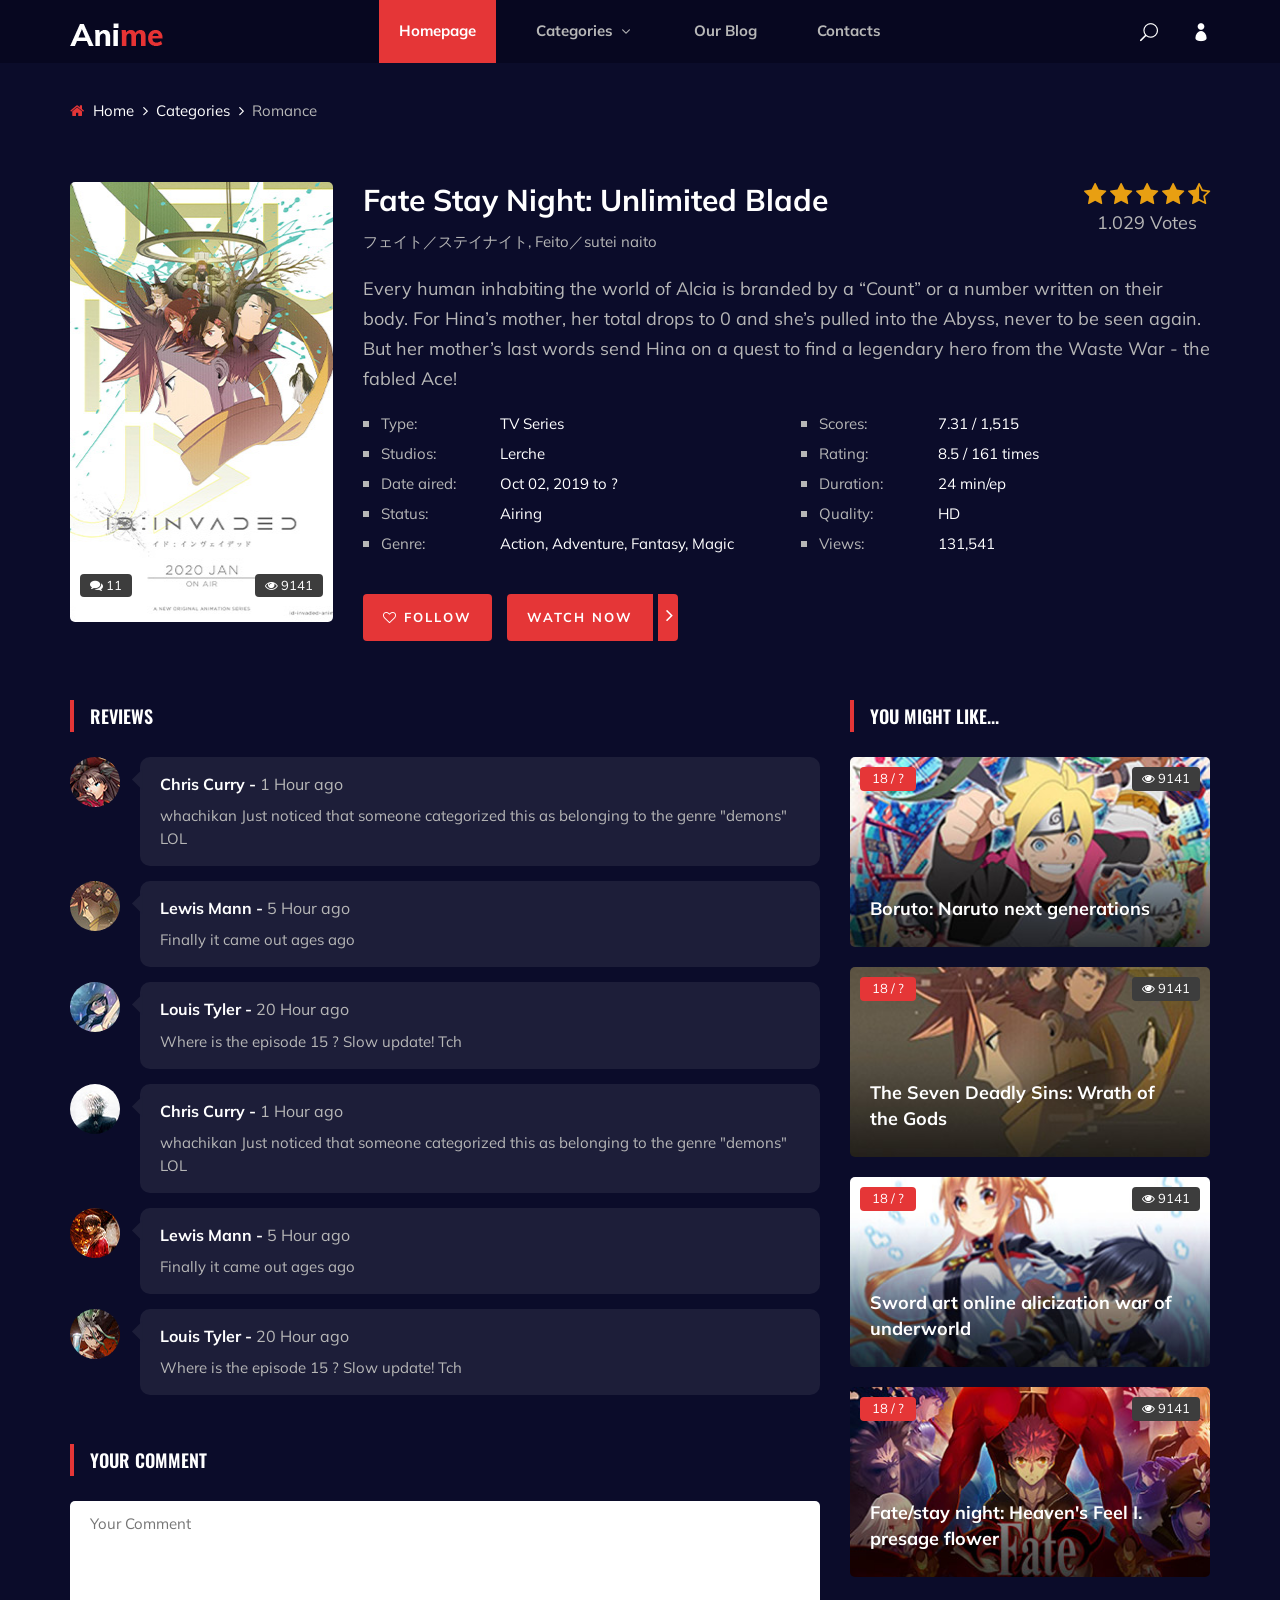
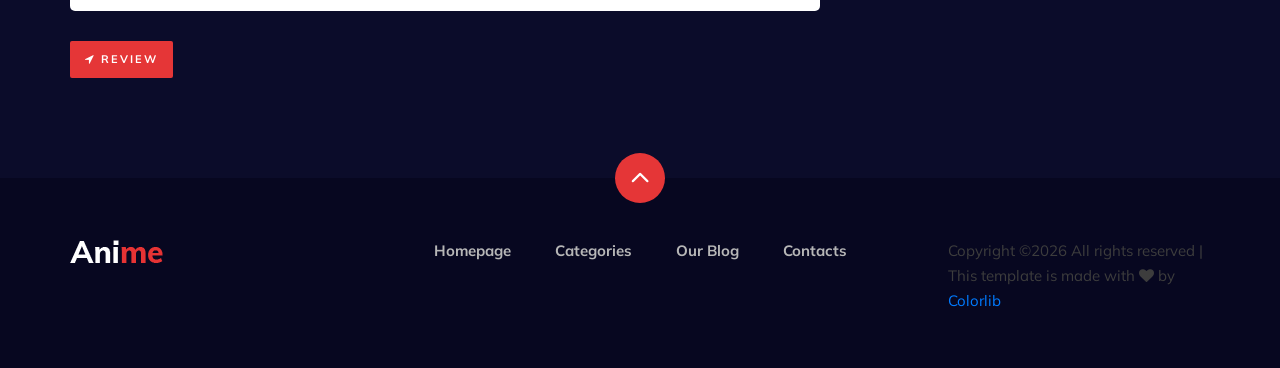
==== anime-details.html @ 62d2aad4 "template html" ====
<!DOCTYPE html>
<html lang="zxx">

<head>
    <meta charset="UTF-8">
    <meta name="description" content="Anime Template">
    <meta name="keywords" content="Anime, unica, creative, html">
    <meta name="viewport" content="width=device-width, initial-scale=1.0">
    <meta http-equiv="X-UA-Compatible" content="ie=edge">
    <title>Anime | Template</title>

    <!-- Google Font -->
    <link href="https://fonts.googleapis.com/css2?family=Oswald:wght@300;400;500;600;700&display=swap" rel="stylesheet">
    <link href="https://fonts.googleapis.com/css2?family=Mulish:wght@300;400;500;600;700;800;900&display=swap"
    rel="stylesheet">

    <!-- Css Styles -->
    <link rel="stylesheet" href="css/bootstrap.min.css" type="text/css">
    <link rel="stylesheet" href="css/font-awesome.min.css" type="text/css">
    <link rel="stylesheet" href="css/elegant-icons.css" type="text/css">
    <link rel="stylesheet" href="css/plyr.css" type="text/css">
    <link rel="stylesheet" href="css/nice-select.css" type="text/css">
    <link rel="stylesheet" href="css/owl.carousel.min.css" type="text/css">
    <link rel="stylesheet" href="css/slicknav.min.css" type="text/css">
    <link rel="stylesheet" href="css/style.css" type="text/css">
</head>

<body>
    <!-- Page Preloder -->
    <div id="preloder">
        <div class="loader"></div>
    </div>

    <!-- Header Section Begin -->
    <header class="header">
        <div class="container">
            <div class="row">
                <div class="col-lg-2">
                    <div class="header__logo">
                        <a href="./index.html">
                            <img src="img/logo.png" alt="">
                        </a>
                    </div>
                </div>
                <div class="col-lg-8">
                    <div class="header__nav">
                        <nav class="header__menu mobile-menu">
                            <ul>
                                <li class="active"><a href="./index.html">Homepage</a></li>
                                <li><a href="./categories.html">Categories <span class="arrow_carrot-down"></span></a>
                                    <ul class="dropdown">
                                        <li><a href="./categories.html">Categories</a></li>
                                        <li><a href="./anime-details.html">Anime Details</a></li>
                                        <li><a href="./anime-watching.html">Anime Watching</a></li>
                                        <li><a href="./blog-details.html">Blog Details</a></li>
                                        <li><a href="./signup.html">Sign Up</a></li>
                                        <li><a href="./login.html">Login</a></li>
                                    </ul>
                                </li>
                                <li><a href="./blog.html">Our Blog</a></li>
                                <li><a href="#">Contacts</a></li>
                            </ul>
                        </nav>
                    </div>
                </div>
                <div class="col-lg-2">
                    <div class="header__right">
                        <a href="#" class="search-switch"><span class="icon_search"></span></a>
                        <a href="./login.html"><span class="icon_profile"></span></a>
                    </div>
                </div>
            </div>
            <div id="mobile-menu-wrap"></div>
        </div>
    </header>
    <!-- Header End -->

    <!-- Breadcrumb Begin -->
    <div class="breadcrumb-option">
        <div class="container">
            <div class="row">
                <div class="col-lg-12">
                    <div class="breadcrumb__links">
                        <a href="./index.html"><i class="fa fa-home"></i> Home</a>
                        <a href="./categories.html">Categories</a>
                        <span>Romance</span>
                    </div>
                </div>
            </div>
        </div>
    </div>
    <!-- Breadcrumb End -->

    <!-- Anime Section Begin -->
    <section class="anime-details spad">
        <div class="container">
            <div class="anime__details__content">
                <div class="row">
                    <div class="col-lg-3">
                        <div class="anime__details__pic set-bg" data-setbg="img/anime/details-pic.jpg">
                            <div class="comment"><i class="fa fa-comments"></i> 11</div>
                            <div class="view"><i class="fa fa-eye"></i> 9141</div>
                        </div>
                    </div>
                    <div class="col-lg-9">
                        <div class="anime__details__text">
                            <div class="anime__details__title">
                                <h3>Fate Stay Night: Unlimited Blade</h3>
                                <span>フェイト／ステイナイト, Feito／sutei naito</span>
                            </div>
                            <div class="anime__details__rating">
                                <div class="rating">
                                    <a href="#"><i class="fa fa-star"></i></a>
                                    <a href="#"><i class="fa fa-star"></i></a>
                                    <a href="#"><i class="fa fa-star"></i></a>
                                    <a href="#"><i class="fa fa-star"></i></a>
                                    <a href="#"><i class="fa fa-star-half-o"></i></a>
                                </div>
                                <span>1.029 Votes</span>
                            </div>
                            <p>Every human inhabiting the world of Alcia is branded by a “Count” or a number written on
                                their body. For Hina’s mother, her total drops to 0 and she’s pulled into the Abyss,
                                never to be seen again. But her mother’s last words send Hina on a quest to find a
                            legendary hero from the Waste War - the fabled Ace!</p>
                            <div class="anime__details__widget">
                                <div class="row">
                                    <div class="col-lg-6 col-md-6">
                                        <ul>
                                            <li><span>Type:</span> TV Series</li>
                                            <li><span>Studios:</span> Lerche</li>
                                            <li><span>Date aired:</span> Oct 02, 2019 to ?</li>
                                            <li><span>Status:</span> Airing</li>
                                            <li><span>Genre:</span> Action, Adventure, Fantasy, Magic</li>
                                        </ul>
                                    </div>
                                    <div class="col-lg-6 col-md-6">
                                        <ul>
                                            <li><span>Scores:</span> 7.31 / 1,515</li>
                                            <li><span>Rating:</span> 8.5 / 161 times</li>
                                            <li><span>Duration:</span> 24 min/ep</li>
                                            <li><span>Quality:</span> HD</li>
                                            <li><span>Views:</span> 131,541</li>
                                        </ul>
                                    </div>
                                </div>
                            </div>
                            <div class="anime__details__btn">
                                <a href="#" class="follow-btn"><i class="fa fa-heart-o"></i> Follow</a>
                                <a href="#" class="watch-btn"><span>Watch Now</span> <i
                                    class="fa fa-angle-right"></i></a>
                                </div>
                            </div>
                        </div>
                    </div>
                </div>
                <div class="row">
                    <div class="col-lg-8 col-md-8">
                        <div class="anime__details__review">
                            <div class="section-title">
                                <h5>Reviews</h5>
                            </div>
                            <div class="anime__review__item">
                                <div class="anime__review__item__pic">
                                    <img src="img/anime/review-1.jpg" alt="">
                                </div>
                                <div class="anime__review__item__text">
                                    <h6>Chris Curry - <span>1 Hour ago</span></h6>
                                    <p>whachikan Just noticed that someone categorized this as belonging to the genre
                                    "demons" LOL</p>
                                </div>
                            </div>
                            <div class="anime__review__item">
                                <div class="anime__review__item__pic">
                                    <img src="img/anime/review-2.jpg" alt="">
                                </div>
                                <div class="anime__review__item__text">
                                    <h6>Lewis Mann - <span>5 Hour ago</span></h6>
                                    <p>Finally it came out ages ago</p>
                                </div>
                            </div>
                            <div class="anime__review__item">
                                <div class="anime__review__item__pic">
                                    <img src="img/anime/review-3.jpg" alt="">
                                </div>
                                <div class="anime__review__item__text">
                                    <h6>Louis Tyler - <span>20 Hour ago</span></h6>
                                    <p>Where is the episode 15 ? Slow update! Tch</p>
                                </div>
                            </div>
                            <div class="anime__review__item">
                                <div class="anime__review__item__pic">
                                    <img src="img/anime/review-4.jpg" alt="">
                                </div>
                                <div class="anime__review__item__text">
                                    <h6>Chris Curry - <span>1 Hour ago</span></h6>
                                    <p>whachikan Just noticed that someone categorized this as belonging to the genre
                                    "demons" LOL</p>
                                </div>
                            </div>
                            <div class="anime__review__item">
                                <div class="anime__review__item__pic">
                                    <img src="img/anime/review-5.jpg" alt="">
                                </div>
                                <div class="anime__review__item__text">
                                    <h6>Lewis Mann - <span>5 Hour ago</span></h6>
                                    <p>Finally it came out ages ago</p>
                                </div>
                            </div>
                            <div class="anime__review__item">
                                <div class="anime__review__item__pic">
                                    <img src="img/anime/review-6.jpg" alt="">
                                </div>
                                <div class="anime__review__item__text">
                                    <h6>Louis Tyler - <span>20 Hour ago</span></h6>
                                    <p>Where is the episode 15 ? Slow update! Tch</p>
                                </div>
                            </div>
                        </div>
                        <div class="anime__details__form">
                            <div class="section-title">
                                <h5>Your Comment</h5>
                            </div>
                            <form action="#">
                                <textarea placeholder="Your Comment"></textarea>
                                <button type="submit"><i class="fa fa-location-arrow"></i> Review</button>
                            </form>
                        </div>
                    </div>
                    <div class="col-lg-4 col-md-4">
                        <div class="anime__details__sidebar">
                            <div class="section-title">
                                <h5>you might like...</h5>
                            </div>
                            <div class="product__sidebar__view__item set-bg" data-setbg="img/sidebar/tv-1.jpg">
                                <div class="ep">18 / ?</div>
                                <div class="view"><i class="fa fa-eye"></i> 9141</div>
                                <h5><a href="#">Boruto: Naruto next generations</a></h5>
                            </div>
                            <div class="product__sidebar__view__item set-bg" data-setbg="img/sidebar/tv-2.jpg">
                                <div class="ep">18 / ?</div>
                                <div class="view"><i class="fa fa-eye"></i> 9141</div>
                                <h5><a href="#">The Seven Deadly Sins: Wrath of the Gods</a></h5>
                            </div>
                            <div class="product__sidebar__view__item set-bg" data-setbg="img/sidebar/tv-3.jpg">
                                <div class="ep">18 / ?</div>
                                <div class="view"><i class="fa fa-eye"></i> 9141</div>
                                <h5><a href="#">Sword art online alicization war of underworld</a></h5>
                            </div>
                            <div class="product__sidebar__view__item set-bg" data-setbg="img/sidebar/tv-4.jpg">
                                <div class="ep">18 / ?</div>
                                <div class="view"><i class="fa fa-eye"></i> 9141</div>
                                <h5><a href="#">Fate/stay night: Heaven's Feel I. presage flower</a></h5>
                            </div>
                        </div>
                    </div>
                </div>
            </div>
        </section>
        <!-- Anime Section End -->

        <!-- Footer Section Begin -->
        <footer class="footer">
            <div class="page-up">
                <a href="#" id="scrollToTopButton"><span class="arrow_carrot-up"></span></a>
            </div>
            <div class="container">
                <div class="row">
                    <div class="col-lg-3">
                        <div class="footer__logo">
                            <a href="./index.html"><img src="img/logo.png" alt=""></a>
                        </div>
                    </div>
                    <div class="col-lg-6">
                        <div class="footer__nav">
                            <ul>
                                <li class="active"><a href="./index.html">Homepage</a></li>
                                <li><a href="./categories.html">Categories</a></li>
                                <li><a href="./blog.html">Our Blog</a></li>
                                <li><a href="#">Contacts</a></li>
                            </ul>
                        </div>
                    </div>
                    <div class="col-lg-3">
                        <p><!-- Link back to Colorlib can't be removed. Template is licensed under CC BY 3.0. -->
                          Copyright &copy;<script>document.write(new Date().getFullYear());</script> All rights reserved | This template is made with <i class="fa fa-heart" aria-hidden="true"></i> by <a href="https://colorlib.com" target="_blank">Colorlib</a>
                          <!-- Link back to Colorlib can't be removed. Template is licensed under CC BY 3.0. --></p>

                      </div>
                  </div>
              </div>
          </footer>
          <!-- Footer Section End -->

          <!-- Search model Begin -->
          <div class="search-model">
            <div class="h-100 d-flex align-items-center justify-content-center">
                <div class="search-close-switch"><i class="icon_close"></i></div>
                <form class="search-model-form">
                    <input type="text" id="search-input" placeholder="Search here.....">
                </form>
            </div>
        </div>
        <!-- Search model end -->

        <!-- Js Plugins -->
        <script src="js/jquery-3.3.1.min.js"></script>
        <script src="js/bootstrap.min.js"></script>
        <script src="js/player.js"></script>
        <script src="js/jquery.nice-select.min.js"></script>
        <script src="js/mixitup.min.js"></script>
        <script src="js/jquery.slicknav.js"></script>
        <script src="js/owl.carousel.min.js"></script>
        <script src="js/main.js"></script>

    </body>

    </html>
---- css/elegant-icons.css ----
@font-face {
	font-family: 'ElegantIcons';
	src:url('../fonts/ElegantIcons.eot');
	src:url('../fonts/ElegantIcons.eot?#iefix') format('embedded-opentype'),
		url('../fonts/ElegantIcons.woff') format('woff'),
		url('../fonts/ElegantIcons.ttf') format('truetype'),
		url('../fonts/ElegantIcons.svg#ElegantIcons') format('svg');
	font-weight: normal;
	font-style: normal;
}

/* Use the following CSS code if you want to use data attributes for inserting your icons */
[data-icon]:before {
	font-family: 'ElegantIcons';
	content: attr(data-icon);
	speak: none;
	font-weight: normal;
	font-variant: normal;
	text-transform: none;
	line-height: 1;
	-webkit-font-smoothing: antialiased;
	-moz-osx-font-smoothing: grayscale;
}

/* Use the following CSS code if you want to have a class per icon */
/*
Instead of a list of all class selectors,
you can use the generic selector below, but it's slower:
[class*="your-class-prefix"] {
*/
.arrow_up, .arrow_down, .arrow_left, .arrow_right, .arrow_left-up, .arrow_right-up, .arrow_right-down, .arrow_left-down, .arrow-up-down, .arrow_up-down_alt, .arrow_left-right_alt, .arrow_left-right, .arrow_expand_alt2, .arrow_expand_alt, .arrow_condense, .arrow_expand, .arrow_move, .arrow_carrot-up, .arrow_carrot-down, .arrow_carrot-left, .arrow_carrot-right, .arrow_carrot-2up, .arrow_carrot-2down, .arrow_carrot-2left, .arrow_carrot-2right, .arrow_carrot-up_alt2, .arrow_carrot-down_alt2, .arrow_carrot-left_alt2, .arrow_carrot-right_alt2, .arrow_carrot-2up_alt2, .arrow_carrot-2down_alt2, .arrow_carrot-2left_alt2, .arrow_carrot-2right_alt2, .arrow_triangle-up, .arrow_triangle-down, .arrow_triangle-left, .arrow_triangle-right, .arrow_triangle-up_alt2, .arrow_triangle-down_alt2, .arrow_triangle-left_alt2, .arrow_triangle-right_alt2, .arrow_back, .icon_minus-06, .icon_plus, .icon_close, .icon_check, .icon_minus_alt2, .icon_plus_alt2, .icon_close_alt2, .icon_check_alt2, .icon_zoom-out_alt, .icon_zoom-in_alt, .icon_search, .icon_box-empty, .icon_box-selected, .icon_minus-box, .icon_plus-box, .icon_box-checked, .icon_circle-empty, .icon_circle-slelected, .icon_stop_alt2, .icon_stop, .icon_pause_alt2, .icon_pause, .icon_menu, .icon_menu-square_alt2, .icon_menu-circle_alt2, .icon_ul, .icon_ol, .icon_adjust-horiz, .icon_adjust-vert, .icon_document_alt, .icon_documents_alt, .icon_pencil, .icon_pencil-edit_alt, .icon_pencil-edit, .icon_folder-alt, .icon_folder-open_alt, .icon_folder-add_alt, .icon_info_alt, .icon_error-oct_alt, .icon_error-circle_alt, .icon_error-triangle_alt, .icon_question_alt2, .icon_question, .icon_comment_alt, .icon_chat_alt, .icon_vol-mute_alt, .icon_volume-low_alt, .icon_volume-high_alt, .icon_quotations, .icon_quotations_alt2, .icon_clock_alt, .icon_lock_alt, .icon_lock-open_alt, .icon_key_alt, .icon_cloud_alt, .icon_cloud-upload_alt, .icon_cloud-download_alt, .icon_image, .icon_images, .icon_lightbulb_alt, .icon_gift_alt, .icon_house_alt, .icon_genius, .icon_mobile, .icon_tablet, .icon_laptop, .icon_desktop, .icon_camera_alt, .icon_mail_alt, .icon_cone_alt, .icon_ribbon_alt, .icon_bag_alt, .icon_creditcard, .icon_cart_alt, .icon_paperclip, .icon_tag_alt, .icon_tags_alt, .icon_trash_alt, .icon_cursor_alt, .icon_mic_alt, .icon_compass_alt, .icon_pin_alt, .icon_pushpin_alt, .icon_map_alt, .icon_drawer_alt, .icon_toolbox_alt, .icon_book_alt, .icon_calendar, .icon_film, .icon_table, .icon_contacts_alt, .icon_headphones, .icon_lifesaver, .icon_piechart, .icon_refresh, .icon_link_alt, .icon_link, .icon_loading, .icon_blocked, .icon_archive_alt, .icon_heart_alt, .icon_star_alt, .icon_star-half_alt, .icon_star, .icon_star-half, .icon_tools, .icon_tool, .icon_cog, .icon_cogs, .arrow_up_alt, .arrow_down_alt, .arrow_left_alt, .arrow_right_alt, .arrow_left-up_alt, .arrow_right-up_alt, .arrow_right-down_alt, .arrow_left-down_alt, .arrow_condense_alt, .arrow_expand_alt3, .arrow_carrot_up_alt, .arrow_carrot-down_alt, .arrow_carrot-left_alt, .arrow_carrot-right_alt, .arrow_carrot-2up_alt, .arrow_carrot-2dwnn_alt, .arrow_carrot-2left_alt, .arrow_carrot-2right_alt, .arrow_triangle-up_alt, .arrow_triangle-down_alt, .arrow_triangle-left_alt, .arrow_triangle-right_alt, .icon_minus_alt, .icon_plus_alt, .icon_close_alt, .icon_check_alt, .icon_zoom-out, .icon_zoom-in, .icon_stop_alt, .icon_menu-square_alt, .icon_menu-circle_alt, .icon_document, .icon_documents, .icon_pencil_alt, .icon_folder, .icon_folder-open, .icon_folder-add, .icon_folder_upload, .icon_folder_download, .icon_info, .icon_error-circle, .icon_error-oct, .icon_error-triangle, .icon_question_alt, .icon_comment, .icon_chat, .icon_vol-mute, .icon_volume-low, .icon_volume-high, .icon_quotations_alt, .icon_clock, .icon_lock, .icon_lock-open, .icon_key, .icon_cloud, .icon_cloud-upload, .icon_cloud-download, .icon_lightbulb, .icon_gift, .icon_house, .icon_camera, .icon_mail, .icon_cone, .icon_ribbon, .icon_bag, .icon_cart, .icon_tag, .icon_tags, .icon_trash, .icon_cursor, .icon_mic, .icon_compass, .icon_pin, .icon_pushpin, .icon_map, .icon_drawer, .icon_toolbox, .icon_book, .icon_contacts, .icon_archive, .icon_heart, .icon_profile, .icon_group, .icon_grid-2x2, .icon_grid-3x3, .icon_music, .icon_pause_alt, .icon_phone, .icon_upload, .icon_download, .social_facebook, .social_twitter, .social_pinterest, .social_googleplus, .social_tumblr, .social_tumbleupon, .social_wordpress, .social_instagram, .social_dribbble, .social_vimeo, .social_linkedin, .social_rss, .social_deviantart, .social_share, .social_myspace, .social_skype, .social_youtube, .social_picassa, .social_googledrive, .social_flickr, .social_blogger, .social_spotify, .social_delicious, .social_facebook_circle, .social_twitter_circle, .social_pinterest_circle, .social_googleplus_circle, .social_tumblr_circle, .social_stumbleupon_circle, .social_wordpress_circle, .social_instagram_circle, .social_dribbble_circle, .social_vimeo_circle, .social_linkedin_circle, .social_rss_circle, .social_deviantart_circle, .social_share_circle, .social_myspace_circle, .social_skype_circle, .social_youtube_circle, .social_picassa_circle, .social_googledrive_alt2, .social_flickr_circle, .social_blogger_circle, .social_spotify_circle, .social_delicious_circle, .social_facebook_square, .social_twitter_square, .social_pinterest_square, .social_googleplus_square, .social_tumblr_square, .social_stumbleupon_square, .social_wordpress_square, .social_instagram_square, .social_dribbble_square, .social_vimeo_square, .social_linkedin_square, .social_rss_square, .social_deviantart_square, .social_share_square, .social_myspace_square, .social_skype_square, .social_youtube_square, .social_picassa_square, .social_googledrive_square, .social_flickr_square, .social_blogger_square, .social_spotify_square, .social_delicious_square, .icon_printer, .icon_calulator, .icon_building, .icon_floppy, .icon_drive, .icon_search-2, .icon_id, .icon_id-2, .icon_puzzle, .icon_like, .icon_dislike, .icon_mug, .icon_currency, .icon_wallet, .icon_pens, .icon_easel, .icon_flowchart, .icon_datareport, .icon_briefcase, .icon_shield, .icon_percent, .icon_globe, .icon_globe-2, .icon_target, .icon_hourglass, .icon_balance, .icon_rook, .icon_printer-alt, .icon_calculator_alt, .icon_building_alt, .icon_floppy_alt, .icon_drive_alt, .icon_search_alt, .icon_id_alt, .icon_id-2_alt, .icon_puzzle_alt, .icon_like_alt, .icon_dislike_alt, .icon_mug_alt, .icon_currency_alt, .icon_wallet_alt, .icon_pens_alt, .icon_easel_alt, .icon_flowchart_alt, .icon_datareport_alt, .icon_briefcase_alt, .icon_shield_alt, .icon_percent_alt, .icon_globe_alt, .icon_clipboard {
	font-family: 'ElegantIcons';
	speak: none;
	font-style: normal;
	font-weight: normal;
	font-variant: normal;
	text-transform: none;
	line-height: 1;
	-webkit-font-smoothing: antialiased;
}
.arrow_up:before {
	content: "\21";
}
.arrow_down:before {
	content: "\22";
}
.arrow_left:before {
	content: "\23";
}
.arrow_right:before {
	content: "\24";
}
.arrow_left-up:before {
	content: "\25";
}
.arrow_right-up:before {
	content: "\26";
}
.arrow_right-down:before {
	content: "\27";
}
.arrow_left-down:before {
	content: "\28";
}
.arrow-up-down:before {
	content: "\29";
}
.arrow_up-down_alt:before {
	content: "\2a";
}
.arrow_left-right_alt:before {
	content: "\2b";
}
.arrow_left-right:before {
	content: "\2c";
}
.arrow_expand_alt2:before {
	content: "\2d";
}
.arrow_expand_alt:before {
	content: "\2e";
}
.arrow_condense:before {
	content: "\2f";
}
.arrow_expand:before {
	content: "\30";
}
.arrow_move:before {
	content: "\31";
}
.arrow_carrot-up:before {
	content: "\32";
}
.arrow_carrot-down:before {
	content: "\33";
}
.arrow_carrot-left:before {
	content: "\34";
}
.arrow_carrot-right:before {
	content: "\35";
}
.arrow_carrot-2up:before {
	content: "\36";
}
.arrow_carrot-2down:before {
	content: "\37";
}
.arrow_carrot-2left:before {
	content: "\38";
}
.arrow_carrot-2right:before {
	content: "\39";
}
.arrow_carrot-up_alt2:before {
	content: "\3a";
}
.arrow_carrot-down_alt2:before {
	content: "\3b";
}
.arrow_carrot-left_alt2:before {
	content: "\3c";
}
.arrow_carrot-right_alt2:before {
	content: "\3d";
}
.arrow_carrot-2up_alt2:before {
	content: "\3e";
}
.arrow_carrot-2down_alt2:before {
	content: "\3f";
}
.arrow_carrot-2left_alt2:before {
	content: "\40";
}
.arrow_carrot-2right_alt2:before {
	content: "\41";
}
.arrow_triangle-up:before {
	content: "\42";
}
.arrow_triangle-down:before {
	content: "\43";
}
.arrow_triangle-left:before {
	content: "\44";
}
.arrow_triangle-right:before {
	content: "\45";
}
.arrow_triangle-up_alt2:before {
	content: "\46";
}
.arrow_triangle-down_alt2:before {
	content: "\47";
}
.arrow_triangle-left_alt2:before {
	content: "\48";
}
.arrow_triangle-right_alt2:before {
	content: "\49";
}
.arrow_back:before {
	content: "\4a";
}
.icon_minus-06:before {
	content: "\4b";
}
.icon_plus:before {
	content: "\4c";
}
.icon_close:before {
	content: "\4d";
}
.icon_check:before {
	content: "\4e";
}
.icon_minus_alt2:before {
	content: "\4f";
}
.icon_plus_alt2:before {
	content: "\50";
}
.icon_close_alt2:before {
	content: "\51";
}
.icon_check_alt2:before {
	content: "\52";
}
.icon_zoom-out_alt:before {
	content: "\53";
}
.icon_zoom-in_alt:before {
	content: "\54";
}
.icon_search:before {
	content: "\55";
}
.icon_box-empty:before {
	content: "\56";
}
.icon_box-selected:before {
	content: "\57";
}
.icon_minus-box:before {
	content: "\58";
}
.icon_plus-box:before {
	content: "\59";
}
.icon_box-checked:before {
	content: "\5a";
}
.icon_circle-empty:before {
	content: "\5b";
}
.icon_circle-slelected:before {
	content: "\5c";
}
.icon_stop_alt2:before {
	content: "\5d";
}
.icon_stop:before {
	content: "\5e";
}
.icon_pause_alt2:before {
	content: "\5f";
}
.icon_pause:before {
	content: "\60";
}
.icon_menu:before {
	content: "\61";
}
.icon_menu-square_alt2:before {
	content: "\62";
}
.icon_menu-circle_alt2:before {
	content: "\63";
}
.icon_ul:before {
	content: "\64";
}
.icon_ol:before {
	content: "\65";
}
.icon_adjust-horiz:before {
	content: "\66";
}
.icon_adjust-vert:before {
	content: "\67";
}
.icon_document_alt:before {
	content: "\68";
}
.icon_documents_alt:before {
	content: "\69";
}
.icon_pencil:before {
	content: "\6a";
}
.icon_pencil-edit_alt:before {
	content: "\6b";
}
.icon_pencil-edit:before {
	content: "\6c";
}
.icon_folder-alt:before {
	content: "\6d";
}
.icon_folder-open_alt:before {
	content: "\6e";
}
.icon_folder-add_alt:before {
	content: "\6f";
}
.icon_info_alt:before {
	content: "\70";
}
.icon_error-oct_alt:before {
	content: "\71";
}
.icon_error-circle_alt:before {
	content: "\72";
}
.icon_error-triangle_alt:before {
	content: "\73";
}
.icon_question_alt2:before {
	content: "\74";
}
.icon_question:before {
	content: "\75";
}
.icon_comment_alt:before {
	content: "\76";
}
.icon_chat_alt:before {
	content: "\77";
}
.icon_vol-mute_alt:before {
	content: "\78";
}
.icon_volume-low_alt:before {
	content: "\79";
}
.icon_volume-high_alt:before {
	content: "\7a";
}
.icon_quotations:before {
	content: "\7b";
}
.icon_quotations_alt2:before {
	content: "\7c";
}
.icon_clock_alt:before {
	content: "\7d";
}
.icon_lock_alt:before {
	content: "\7e";
}
.icon_lock-open_alt:before {
	content: "\e000";
}
.icon_key_alt:before {
	content: "\e001";
}
.icon_cloud_alt:before {
	content: "\e002";
}
.icon_cloud-upload_alt:before {
	content: "\e003";
}
.icon_cloud-download_alt:before {
	content: "\e004";
}
.icon_image:before {
	content: "\e005";
}
.icon_images:before {
	content: "\e006";
}
.icon_lightbulb_alt:before {
	content: "\e007";
}
.icon_gift_alt:before {
	content: "\e008";
}
.icon_house_alt:before {
	content: "\e009";
}
.icon_genius:before {
	content: "\e00a";
}
.icon_mobile:before {
	content: "\e00b";
}
.icon_tablet:before {
	content: "\e00c";
}
.icon_laptop:before {
	content: "\e00d";
}
.icon_desktop:before {
	content: "\e00e";
}
.icon_camera_alt:before {
	content: "\e00f";
}
.icon_mail_alt:before {
	content: "\e010";
}
.icon_cone_alt:before {
	content: "\e011";
}
.icon_ribbon_alt:before {
	content: "\e012";
}
.icon_bag_alt:before {
	content: "\e013";
}
.icon_creditcard:before {
	content: "\e014";
}
.icon_cart_alt:before {
	content: "\e015";
}
.icon_paperclip:before {
	content: "\e016";
}
.icon_tag_alt:before {
	content: "\e017";
}
.icon_tags_alt:before {
	content: "\e018";
}
.icon_trash_alt:before {
	content: "\e019";
}
.icon_cursor_alt:before {
	content: "\e01a";
}
.icon_mic_alt:before {
	content: "\e01b";
}
.icon_compass_alt:before {
	content: "\e01c";
}
.icon_pin_alt:before {
	content: "\e01d";
}
.icon_pushpin_alt:before {
	content: "\e01e";
}
.icon_map_alt:before {
	content: "\e01f";
}
.icon_drawer_alt:before {
	content: "\e020";
}
.icon_toolbox_alt:before {
	content: "\e021";
}
.icon_book_alt:before {
	content: "\e022";
}
.icon_calendar:before {
	content: "\e023";
}
.icon_film:before {
	content: "\e024";
}
.icon_table:before {
	content: "\e025";
}
.icon_contacts_alt:before {
	content: "\e026";
}
.icon_headphones:before {
	content: "\e027";
}
.icon_lifesaver:before {
	content: "\e028";
}
.icon_piechart:before {
	content: "\e029";
}
.icon_refresh:before {
	content: "\e02a";
}
.icon_link_alt:before {
	content: "\e02b";
}
.icon_link:before {
	content: "\e02c";
}
.icon_loading:before {
	content: "\e02d";
}
.icon_blocked:before {
	content: "\e02e";
}
.icon_archive_alt:before {
	content: "\e02f";
}
.icon_heart_alt:before {
	content: "\e030";
}
.icon_star_alt:before {
	content: "\e031";
}
.icon_star-half_alt:before {
	content: "\e032";
}
.icon_star:before {
	content: "\e033";
}
.icon_star-half:before {
	content: "\e034";
}
.icon_tools:before {
	content: "\e035";
}
.icon_tool:before {
	content: "\e036";
}
.icon_cog:before {
	content: "\e037";
}
.icon_cogs:before {
	content: "\e038";
}
.arrow_up_alt:before {
	content: "\e039";
}
.arrow_down_alt:before {
	content: "\e03a";
}
.arrow_left_alt:before {
	content: "\e03b";
}
.arrow_right_alt:before {
	content: "\e03c";
}
.arrow_left-up_alt:before {
	content: "\e03d";
}
.arrow_right-up_alt:before {
	content: "\e03e";
}
.arrow_right-down_alt:before {
	content: "\e03f";
}
.arrow_left-down_alt:before {
	content: "\e040";
}
.arrow_condense_alt:before {
	content: "\e041";
}
.arrow_expand_alt3:before {
	content: "\e042";
}
.arrow_carrot_up_alt:before {
	content: "\e043";
}
.arrow_carrot-down_alt:before {
	content: "\e044";
}
.arrow_carrot-left_alt:before {
	content: "\e045";
}
.arrow_carrot-right_alt:before {
	content: "\e046";
}
.arrow_carrot-2up_alt:before {
	content: "\e047";
}
.arrow_carrot-2dwnn_alt:before {
	content: "\e048";
}
.arrow_carrot-2left_alt:before {
	content: "\e049";
}
.arrow_carrot-2right_alt:before {
	content: "\e04a";
}
.arrow_triangle-up_alt:before {
	content: "\e04b";
}
.arrow_triangle-down_alt:before {
	content: "\e04c";
}
.arrow_triangle-left_alt:before {
	content: "\e04d";
}
.arrow_triangle-right_alt:before {
	content: "\e04e";
}
.icon_minus_alt:before {
	content: "\e04f";
}
.icon_plus_alt:before {
	content: "\e050";
}
.icon_close_alt:before {
	content: "\e051";
}
.icon_check_alt:before {
	content: "\e052";
}
.icon_zoom-out:before {
	content: "\e053";
}
.icon_zoom-in:before {
	content: "\e054";
}
.icon_stop_alt:before {
	content: "\e055";
}
.icon_menu-square_alt:before {
	content: "\e056";
}
.icon_menu-circle_alt:before {
	content: "\e057";
}
.icon_document:before {
	content: "\e058";
}
.icon_documents:before {
	content: "\e059";
}
.icon_pencil_alt:before {
	content: "\e05a";
}
.icon_folder:before {
	content: "\e05b";
}
.icon_folder-open:before {
	content: "\e05c";
}
.icon_folder-add:before {
	content: "\e05d";
}
.icon_folder_upload:before {
	content: "\e05e";
}
.icon_folder_download:before {
	content: "\e05f";
}
.icon_info:before {
	content: "\e060";
}
.icon_error-circle:before {
	content: "\e061";
}
.icon_error-oct:before {
	content: "\e062";
}
.icon_error-triangle:before {
	content: "\e063";
}
.icon_question_alt:before {
	content: "\e064";
}
.icon_comment:before {
	content: "\e065";
}
.icon_chat:before {
	content: "\e066";
}
.icon_vol-mute:before {
	content: "\e067";
}
.icon_volume-low:before {
	content: "\e068";
}
.icon_volume-high:before {
	content: "\e069";
}
.icon_quotations_alt:before {
	content: "\e06a";
}
.icon_clock:before {
	content: "\e06b";
}
.icon_lock:before {
	content: "\e06c";
}
.icon_lock-open:before {
	content: "\e06d";
}
.icon_key:before {
	content: "\e06e";
}
.icon_cloud:before {
	content: "\e06f";
}
.icon_cloud-upload:before {
	content: "\e070";
}
.icon_cloud-download:before {
	content: "\e071";
}
.icon_lightbulb:before {
	content: "\e072";
}
.icon_gift:before {
	content: "\e073";
}
.icon_house:before {
	content: "\e074";
}
.icon_camera:before {
	content: "\e075";
}
.icon_mail:before {
	content: "\e076";
}
.icon_cone:before {
	content: "\e077";
}
.icon_ribbon:before {
	content: "\e078";
}
.icon_bag:before {
	content: "\e079";
}
.icon_cart:before {
	content: "\e07a";
}
.icon_tag:before {
	content: "\e07b";
}
.icon_tags:before {
	content: "\e07c";
}
.icon_trash:before {
	content: "\e07d";
}
.icon_cursor:before {
	content: "\e07e";
}
.icon_mic:before {
	content: "\e07f";
}
.icon_compass:before {
	content: "\e080";
}
.icon_pin:before {
	content: "\e081";
}
.icon_pushpin:before {
	content: "\e082";
}
.icon_map:before {
	content: "\e083";
}
.icon_drawer:before {
	content: "\e084";
}
.icon_toolbox:before {
	content: "\e085";
}
.icon_book:before {
	content: "\e086";
}
.icon_contacts:before {
	content: "\e087";
}
.icon_archive:before {
	content: "\e088";
}
.icon_heart:before {
	content: "\e089";
}
.icon_profile:before {
	content: "\e08a";
}
.icon_group:before {
	content: "\e08b";
}
.icon_grid-2x2:before {
	content: "\e08c";
}
.icon_grid-3x3:before {
	content: "\e08d";
}
.icon_music:before {
	content: "\e08e";
}
.icon_pause_alt:before {
	content: "\e08f";
}
.icon_phone:before {
	content: "\e090";
}
.icon_upload:before {
	content: "\e091";
}
.icon_download:before {
	content: "\e092";
}
.social_facebook:before {
	content: "\e093";
}
.social_twitter:before {
	content: "\e094";
}
.social_pinterest:before {
	content: "\e095";
}
.social_googleplus:before {
	content: "\e096";
}
.social_tumblr:before {
	content: "\e097";
}
.social_tumbleupon:before {
	content: "\e098";
}
.social_wordpress:before {
	content: "\e099";
}
.social_instagram:before {
	content: "\e09a";
}
.social_dribbble:before {
	content: "\e09b";
}
.social_vimeo:before {
	content: "\e09c";
}
.social_linkedin:before {
	content: "\e09d";
}
.social_rss:before {
	content: "\e09e";
}
.social_deviantart:before {
	content: "\e09f";
}
.social_share:before {
	content: "\e0a0";
}
.social_myspace:before {
	content: "\e0a1";
}
.social_skype:before {
	content: "\e0a2";
}
.social_youtube:before {
	content: "\e0a3";
}
.social_picassa:before {
	content: "\e0a4";
}
.social_googledrive:before {
	content: "\e0a5";
}
.social_flickr:before {
	content: "\e0a6";
}
.social_blogger:before {
	content: "\e0a7";
}
.social_spotify:before {
	content: "\e0a8";
}
.social_delicious:before {
	content: "\e0a9";
}
.social_facebook_circle:before {
	content: "\e0aa";
}
.social_twitter_circle:before {
	content: "\e0ab";
}
.social_pinterest_circle:before {
	content: "\e0ac";
}
.social_googleplus_circle:before {
	content: "\e0ad";
}
.social_tumblr_circle:before {
	content: "\e0ae";
}
.social_stumbleupon_circle:before {
	content: "\e0af";
}
.social_wordpress_circle:before {
	content: "\e0b0";
}
.social_instagram_circle:before {
	content: "\e0b1";
}
.social_dribbble_circle:before {
	content: "\e0b2";
}
.social_vimeo_circle:before {
	content: "\e0b3";
}
.social_linkedin_circle:before {
	content: "\e0b4";
}
.social_rss_circle:before {
	content: "\e0b5";
}
.social_deviantart_circle:before {
	content: "\e0b6";
}
.social_share_circle:before {
	content: "\e0b7";
}
.social_myspace_circle:before {
	content: "\e0b8";
}
.social_skype_circle:before {
	content: "\e0b9";
}
.social_youtube_circle:before {
	content: "\e0ba";
}
.social_picassa_circle:before {
	content: "\e0bb";
}
.social_googledrive_alt2:before {
	content: "\e0bc";
}
.social_flickr_circle:before {
	content: "\e0bd";
}
.social_blogger_circle:before {
	content: "\e0be";
}
.social_spotify_circle:before {
	content: "\e0bf";
}
.social_delicious_circle:before {
	content: "\e0c0";
}
.social_facebook_square:before {
	content: "\e0c1";
}
.social_twitter_square:before {
	content: "\e0c2";
}
.social_pinterest_square:before {
	content: "\e0c3";
}
.social_googleplus_square:before {
	content: "\e0c4";
}
.social_tumblr_square:before {
	content: "\e0c5";
}
.social_stumbleupon_square:before {
	content: "\e0c6";
}
.social_wordpress_square:before {
	content: "\e0c7";
}
.social_instagram_square:before {
	content: "\e0c8";
}
.social_dribbble_square:before {
	content: "\e0c9";
}
.social_vimeo_square:before {
	content: "\e0ca";
}
.social_linkedin_square:before {
	content: "\e0cb";
}
.social_rss_square:before {
	content: "\e0cc";
}
.social_deviantart_square:before {
	content: "\e0cd";
}
.social_share_square:before {
	content: "\e0ce";
}
.social_myspace_square:before {
	content: "\e0cf";
}
.social_skype_square:before {
	content: "\e0d0";
}
.social_youtube_square:before {
	content: "\e0d1";
}
.social_picassa_square:before {
	content: "\e0d2";
}
.social_googledrive_square:before {
	content: "\e0d3";
}
.social_flickr_square:before {
	content: "\e0d4";
}
.social_blogger_square:before {
	content: "\e0d5";
}
.social_spotify_square:before {
	content: "\e0d6";
}
.social_delicious_square:before {
	content: "\e0d7";
}
.icon_printer:before {
	content: "\e103";
}
.icon_calulator:before {
	content: "\e0ee";
}
.icon_building:before {
	content: "\e0ef";
}
.icon_floppy:before {
	content: "\e0e8";
}
.icon_drive:before {
	content: "\e0ea";
}
.icon_search-2:before {
	content: "\e101";
}
.icon_id:before {
	content: "\e107";
}
.icon_id-2:before {
	content: "\e108";
}
.icon_puzzle:before {
	content: "\e102";
}
.icon_like:before {
	content: "\e106";
}
.icon_dislike:before {
	content: "\e0eb";
}
.icon_mug:before {
	content: "\e105";
}
.icon_currency:before {
	content: "\e0ed";
}
.icon_wallet:before {
	content: "\e100";
}
.icon_pens:before {
	content: "\e104";
}
.icon_easel:before {
	content: "\e0e9";
}
.icon_flowchart:before {
	content: "\e109";
}
.icon_datareport:before {
	content: "\e0ec";
}
.icon_briefcase:before {
	content: "\e0fe";
}
.icon_shield:before {
	content: "\e0f6";
}
.icon_percent:before {
	content: "\e0fb";
}
.icon_globe:before {
	content: "\e0e2";
}
.icon_globe-2:before {
	content: "\e0e3";
}
.icon_target:before {
	content: "\e0f5";
}
.icon_hourglass:before {
	content: "\e0e1";
}
.icon_balance:before {
	content: "\e0ff";
}
.icon_rook:before {
	content: "\e0f8";
}
.icon_printer-alt:before {
	content: "\e0fa";
}
.icon_calculator_alt:before {
	content: "\e0e7";
}
.icon_building_alt:before {
	content: "\e0fd";
}
.icon_floppy_alt:before {
	content: "\e0e4";
}
.icon_drive_alt:before {
	content: "\e0e5";
}
.icon_search_alt:before {
	content: "\e0f7";
}
.icon_id_alt:before {
	content: "\e0e0";
}
.icon_id-2_alt:before {
	content: "\e0fc";
}
.icon_puzzle_alt:before {
	content: "\e0f9";
}
.icon_like_alt:before {
	content: "\e0dd";
}
.icon_dislike_alt:before {
	content: "\e0f1";
}
.icon_mug_alt:before {
	content: "\e0dc";
}
.icon_currency_alt:before {
	content: "\e0f3";
}
.icon_wallet_alt:before {
	content: "\e0d8";
}
.icon_pens_alt:before {
	content: "\e0db";
}
.icon_easel_alt:before {
	content: "\e0f0";
}
.icon_flowchart_alt:before {
	content: "\e0df";
}
.icon_datareport_alt:before {
	content: "\e0f2";
}
.icon_briefcase_alt:before {
	content: "\e0f4";
}
.icon_shield_alt:before {
	content: "\e0d9";
}
.icon_percent_alt:before {
	content: "\e0da";
}
.icon_globe_alt:before {
	content: "\e0de";
}
.icon_clipboard:before {
	content: "\e0e6";
}


	.glyph {
		float: left;
		text-align: center;
		padding: .75em;
		margin: .4em 1.5em .75em 0;
		width: 6em;
text-shadow: none;
	}
        .glyph_big {
        font-size: 128px;
        color: #59c5dc;
        float: left;
        margin-right: 20px;
        }

        .glyph div { padding-bottom: 10px;}

	.glyph input {
		font-family: consolas, monospace;
		font-size: 12px;
		width: 100%;
		text-align: center;
		border: 0;
		box-shadow: 0 0 0 1px #ccc;
		padding: .2em;
                -moz-border-radius: 5px;
                -webkit-border-radius: 5px;
	}
	.centered {
		margin-left: auto;
		margin-right: auto;
	}
	.glyph .fs1 {
		font-size: 2em;
	}
---- css/plyr.css ----
@keyframes plyr-progress{to{background-position:25px 0;background-position:var(--plyr-progress-loading-size,25px) 0}}@keyframes plyr-popup{0%{opacity:.5;transform:translateY(10px)}to{opacity:1;transform:translateY(0)}}@keyframes plyr-fade-in{from{opacity:0}to{opacity:1}}.plyr{-moz-osx-font-smoothing:grayscale;-webkit-font-smoothing:antialiased;align-items:center;direction:ltr;display:flex;flex-direction:column;font-family:inherit;font-family:var(--plyr-font-family,inherit);font-variant-numeric:tabular-nums;font-weight:400;font-weight:var(--plyr-font-weight-regular,400);height:100%;line-height:1.7;line-height:var(--plyr-line-height,1.7);max-width:100%;min-width:200px;position:relative;text-shadow:none;transition:box-shadow .3s ease;z-index:0}.plyr audio,.plyr iframe,.plyr video{display:block;height:100%;width:100%}.plyr button{font:inherit;line-height:inherit;width:auto}.plyr:focus{outline:0}.plyr--full-ui{box-sizing:border-box}.plyr--full-ui *,.plyr--full-ui ::after,.plyr--full-ui ::before{box-sizing:inherit}.plyr--full-ui a,.plyr--full-ui button,.plyr--full-ui input,.plyr--full-ui label{touch-action:manipulation}.plyr__badge{background:#4a5464;background:var(--plyr-badge-background,#4a5464);border-radius:2px;border-radius:var(--plyr-badge-border-radius,2px);color:#fff;color:var(--plyr-badge-text-color,#fff);font-size:9px;font-size:var(--plyr-font-size-badge,9px);line-height:1;padding:3px 4px}.plyr--full-ui ::-webkit-media-text-track-container{display:none}.plyr__captions{animation:plyr-fade-in .3s ease;bottom:0;display:none;font-size:13px;font-size:var(--plyr-font-size-small,13px);left:0;padding:10px;padding:var(--plyr-control-spacing,10px);position:absolute;text-align:center;transition:transform .4s ease-in-out;width:100%}.plyr__captions span:empty{display:none}@media (min-width:480px){.plyr__captions{font-size:15px;font-size:var(--plyr-font-size-base,15px);padding:calc(10px * 2);padding:calc(var(--plyr-control-spacing,10px) * 2)}}@media (min-width:768px){.plyr__captions{font-size:18px;font-size:var(--plyr-font-size-large,18px)}}.plyr--captions-active .plyr__captions{display:block}.plyr:not(.plyr--hide-controls) .plyr__controls:not(:empty)~.plyr__captions{transform:translateY(calc(10px * -4));transform:translateY(calc(var(--plyr-control-spacing,10px) * -4))}.plyr__caption{background:rgba(0,0,0,.8);background:var(--plyr-captions-background,rgba(0,0,0,.8));border-radius:2px;-webkit-box-decoration-break:clone;box-decoration-break:clone;color:#fff;color:var(--plyr-captions-text-color,#fff);line-height:185%;padding:.2em .5em;white-space:pre-wrap}.plyr__caption div{display:inline}.plyr__control{background:0 0;border:0;border-radius:3px;border-radius:var(--plyr-control-radius,3px);color:inherit;cursor:pointer;flex-shrink:0;overflow:visible;padding:calc(10px * .7);padding:calc(var(--plyr-control-spacing,10px) * .7);position:relative;transition:all .3s ease}.plyr__control svg{display:block;fill:currentColor;height:18px;height:var(--plyr-control-icon-size,18px);pointer-events:none;width:18px;width:var(--plyr-control-icon-size,18px)}.plyr__control:focus{outline:0}.plyr__control.plyr__tab-focus{outline-color:#00b3ff;outline-color:var(--plyr-tab-focus-color,var(--plyr-color-main,var(--plyr-color-main,#00b3ff)));outline-offset:2px;outline-style:dotted;outline-width:3px}a.plyr__control{text-decoration:none}a.plyr__control::after,a.plyr__control::before{display:none}.plyr__control.plyr__control--pressed .icon--not-pressed,.plyr__control.plyr__control--pressed .label--not-pressed,.plyr__control:not(.plyr__control--pressed) .icon--pressed,.plyr__control:not(.plyr__control--pressed) .label--pressed{display:none}.plyr--full-ui ::-webkit-media-controls{display:none}.plyr__controls{align-items:center;display:flex;justify-content:flex-end;text-align:center}.plyr__controls .plyr__progress__container{flex:1;min-width:0}.plyr__controls .plyr__controls__item{margin-left:calc(10px / 4);margin-left:calc(var(--plyr-control-spacing,10px)/ 4)}.plyr__controls .plyr__controls__item:first-child{margin-left:0;margin-right:auto}.plyr__controls .plyr__controls__item.plyr__progress__container{padding-left:calc(10px / 4);padding-left:calc(var(--plyr-control-spacing,10px)/ 4)}.plyr__controls .plyr__controls__item.plyr__time{padding:0 calc(10px / 2);padding:0 calc(var(--plyr-control-spacing,10px)/ 2)}.plyr__controls .plyr__controls__item.plyr__progress__container:first-child,.plyr__controls .plyr__controls__item.plyr__time+.plyr__time,.plyr__controls .plyr__controls__item.plyr__time:first-child{padding-left:0}.plyr__controls:empty{display:none}.plyr [data-plyr=airplay],.plyr [data-plyr=captions],.plyr [data-plyr=fullscreen],.plyr [data-plyr=pip]{display:none}.plyr--airplay-supported [data-plyr=airplay],.plyr--captions-enabled [data-plyr=captions],.plyr--fullscreen-enabled [data-plyr=fullscreen],.plyr--pip-supported [data-plyr=pip]{display:inline-block}.plyr__menu{display:flex;position:relative}.plyr__menu .plyr__control svg{transition:transform .3s ease}.plyr__menu .plyr__control[aria-expanded=true] svg{transform:rotate(90deg)}.plyr__menu .plyr__control[aria-expanded=true] .plyr__tooltip{display:none}.plyr__menu__container{animation:plyr-popup .2s ease;background:rgba(255,255,255,.9);background:var(--plyr-menu-background,rgba(255,255,255,.9));border-radius:4px;bottom:100%;box-shadow:0 1px 2px rgba(0,0,0,.15);box-shadow:var(--plyr-menu-shadow,0 1px 2px rgba(0,0,0,.15));color:#4a5464;color:var(--plyr-menu-color,#4a5464);font-size:15px;font-size:var(--plyr-font-size-base,15px);margin-bottom:10px;position:absolute;right:-3px;text-align:left;white-space:nowrap;z-index:3}.plyr__menu__container>div{overflow:hidden;transition:height .35s cubic-bezier(.4,0,.2,1),width .35s cubic-bezier(.4,0,.2,1)}.plyr__menu__container::after{border:4px solid transparent;border:var(--plyr-menu-arrow-size,4px) solid transparent;border-top-color:rgba(255,255,255,.9);border-top-color:var(--plyr-menu-background,rgba(255,255,255,.9));content:'';height:0;position:absolute;right:calc(((18px / 2) + calc(10px * .7)) - (4px / 2));right:calc(((var(--plyr-control-icon-size,18px)/ 2) + calc(var(--plyr-control-spacing,10px) * .7)) - (var(--plyr-menu-arrow-size,4px)/ 2));top:100%;width:0}.plyr__menu__container [role=menu]{padding:calc(10px * .7);padding:calc(var(--plyr-control-spacing,10px) * .7)}.plyr__menu__container [role=menuitem],.plyr__menu__container [role=menuitemradio]{margin-top:2px}.plyr__menu__container [role=menuitem]:first-child,.plyr__menu__container [role=menuitemradio]:first-child{margin-top:0}.plyr__menu__container .plyr__control{align-items:center;color:#4a5464;color:var(--plyr-menu-color,#4a5464);display:flex;font-size:13px;font-size:var(--plyr-font-size-menu,var(--plyr-font-size-small,13px));padding-bottom:calc(calc(10px * .7)/ 1.5);padding-bottom:calc(calc(var(--plyr-control-spacing,10px) * .7)/ 1.5);padding-left:calc(calc(10px * .7) * 1.5);padding-left:calc(calc(var(--plyr-control-spacing,10px) * .7) * 1.5);padding-right:calc(calc(10px * .7) * 1.5);padding-right:calc(calc(var(--plyr-control-spacing,10px) * .7) * 1.5);padding-top:calc(calc(10px * .7)/ 1.5);padding-top:calc(calc(var(--plyr-control-spacing,10px) * .7)/ 1.5);-webkit-user-select:none;-ms-user-select:none;user-select:none;width:100%}.plyr__menu__container .plyr__control>span{align-items:inherit;display:flex;width:100%}.plyr__menu__container .plyr__control::after{border:4px solid transparent;border:var(--plyr-menu-item-arrow-size,4px) solid transparent;content:'';position:absolute;top:50%;transform:translateY(-50%)}.plyr__menu__container .plyr__control--forward{padding-right:calc(calc(10px * .7) * 4);padding-right:calc(calc(var(--plyr-control-spacing,10px) * .7) * 4)}.plyr__menu__container .plyr__control--forward::after{border-left-color:#728197;border-left-color:var(--plyr-menu-arrow-color,#728197);right:calc((calc(10px * .7) * 1.5) - 4px);right:calc((calc(var(--plyr-control-spacing,10px) * .7) * 1.5) - var(--plyr-menu-item-arrow-size,4px))}.plyr__menu__container .plyr__control--forward.plyr__tab-focus::after,.plyr__menu__container .plyr__control--forward:hover::after{border-left-color:currentColor}.plyr__menu__container .plyr__control--back{font-weight:400;font-weight:var(--plyr-font-weight-regular,400);margin:calc(10px * .7);margin:calc(var(--plyr-control-spacing,10px) * .7);margin-bottom:calc(calc(10px * .7)/ 2);margin-bottom:calc(calc(var(--plyr-control-spacing,10px) * .7)/ 2);padding-left:calc(calc(10px * .7) * 4);padding-left:calc(calc(var(--plyr-control-spacing,10px) * .7) * 4);position:relative;width:calc(100% - (calc(10px * .7) * 2));width:calc(100% - (calc(var(--plyr-control-spacing,10px) * .7) * 2))}.plyr__menu__container .plyr__control--back::after{border-right-color:#728197;border-right-color:var(--plyr-menu-arrow-color,#728197);left:calc((calc(10px * .7) * 1.5) - 4px);left:calc((calc(var(--plyr-control-spacing,10px) * .7) * 1.5) - var(--plyr-menu-item-arrow-size,4px))}.plyr__menu__container .plyr__control--back::before{background:#dcdfe5;background:var(--plyr-menu-back-border-color,#dcdfe5);box-shadow:0 1px 0 #fff;box-shadow:0 1px 0 var(--plyr-menu-back-border-shadow-color,#fff);content:'';height:1px;left:0;margin-top:calc(calc(10px * .7)/ 2);margin-top:calc(calc(var(--plyr-control-spacing,10px) * .7)/ 2);overflow:hidden;position:absolute;right:0;top:100%}.plyr__menu__container .plyr__control--back.plyr__tab-focus::after,.plyr__menu__container .plyr__control--back:hover::after{border-right-color:currentColor}.plyr__menu__container .plyr__control[role=menuitemradio]{padding-left:calc(10px * .7);padding-left:calc(var(--plyr-control-spacing,10px) * .7)}.plyr__menu__container .plyr__control[role=menuitemradio]::after,.plyr__menu__container .plyr__control[role=menuitemradio]::before{border-radius:100%}.plyr__menu__container .plyr__control[role=menuitemradio]::before{background:rgba(0,0,0,.1);content:'';display:block;flex-shrink:0;height:16px;margin-right:10px;margin-right:var(--plyr-control-spacing,10px);transition:all .3s ease;width:16px}.plyr__menu__container .plyr__control[role=menuitemradio]::after{background:#fff;border:0;height:6px;left:12px;opacity:0;top:50%;transform:translateY(-50%) scale(0);transition:transform .3s ease,opacity .3s ease;width:6px}.plyr__menu__container .plyr__control[role=menuitemradio][aria-checked=true]::before{background:#00b3ff;background:var(--plyr-control-toggle-checked-background,var(--plyr-color-main,var(--plyr-color-main,#00b3ff)))}.plyr__menu__container .plyr__control[role=menuitemradio][aria-checked=true]::after{opacity:1;transform:translateY(-50%) scale(1)}.plyr__menu__container .plyr__control[role=menuitemradio].plyr__tab-focus::before,.plyr__menu__container .plyr__control[role=menuitemradio]:hover::before{background:rgba(35,40,47,.1)}.plyr__menu__container .plyr__menu__value{align-items:center;display:flex;margin-left:auto;margin-right:calc((calc(10px * .7) - 2) * -1);margin-right:calc((calc(var(--plyr-control-spacing,10px) * .7) - 2) * -1);overflow:hidden;padding-left:calc(calc(10px * .7) * 3.5);padding-left:calc(calc(var(--plyr-control-spacing,10px) * .7) * 3.5);pointer-events:none}.plyr--full-ui input[type=range]{-webkit-appearance:none;background:0 0;border:0;border-radius:calc(13px * 2);border-radius:calc(var(--plyr-range-thumb-height,13px) * 2);color:#00b3ff;color:var(--plyr-range-fill-background,var(--plyr-color-main,var(--plyr-color-main,#00b3ff)));display:block;height:calc((3px * 2) + 13px);height:calc((var(--plyr-range-thumb-active-shadow-width,3px) * 2) + var(--plyr-range-thumb-height,13px));margin:0;padding:0;transition:box-shadow .3s ease;width:100%}.plyr--full-ui input[type=range]::-webkit-slider-runnable-track{background:0 0;border:0;border-radius:calc(5px / 2);border-radius:calc(var(--plyr-range-track-height,5px)/ 2);height:5px;height:var(--plyr-range-track-height,5px);-webkit-transition:box-shadow .3s ease;transition:box-shadow .3s ease;-webkit-user-select:none;user-select:none;background-image:linear-gradient(to right,currentColor 0,transparent 0);background-image:linear-gradient(to right,currentColor var(--value,0),transparent var(--value,0))}.plyr--full-ui input[type=range]::-webkit-slider-thumb{background:#fff;background:var(--plyr-range-thumb-background,#fff);border:0;border-radius:100%;box-shadow:0 1px 1px rgba(35,40,47,.15),0 0 0 1px rgba(35,40,47,.2);box-shadow:var(--plyr-range-thumb-shadow,0 1px 1px rgba(35,40,47,.15),0 0 0 1px rgba(35,40,47,.2));height:13px;height:var(--plyr-range-thumb-height,13px);position:relative;-webkit-transition:all .2s ease;transition:all .2s ease;width:13px;width:var(--plyr-range-thumb-height,13px);-webkit-appearance:none;margin-top:calc(((13px - 5px)/ 2) * -1);margin-top:calc(((var(--plyr-range-thumb-height,13px) - var(--plyr-range-track-height,5px))/ 2) * -1)}.plyr--full-ui input[type=range]::-moz-range-track{background:0 0;border:0;border-radius:calc(5px / 2);border-radius:calc(var(--plyr-range-track-height,5px)/ 2);height:5px;height:var(--plyr-range-track-height,5px);-moz-transition:box-shadow .3s ease;transition:box-shadow .3s ease;user-select:none}.plyr--full-ui input[type=range]::-moz-range-thumb{background:#fff;background:var(--plyr-range-thumb-background,#fff);border:0;border-radius:100%;box-shadow:0 1px 1px rgba(35,40,47,.15),0 0 0 1px rgba(35,40,47,.2);box-shadow:var(--plyr-range-thumb-shadow,0 1px 1px rgba(35,40,47,.15),0 0 0 1px rgba(35,40,47,.2));height:13px;height:var(--plyr-range-thumb-height,13px);position:relative;-moz-transition:all .2s ease;transition:all .2s ease;width:13px;width:var(--plyr-range-thumb-height,13px)}.plyr--full-ui input[type=range]::-moz-range-progress{background:currentColor;border-radius:calc(5px / 2);border-radius:calc(var(--plyr-range-track-height,5px)/ 2);height:5px;height:var(--plyr-range-track-height,5px)}.plyr--full-ui input[type=range]::-ms-track{background:0 0;border:0;border-radius:calc(5px / 2);border-radius:calc(var(--plyr-range-track-height,5px)/ 2);height:5px;height:var(--plyr-range-track-height,5px);-ms-transition:box-shadow .3s ease;transition:box-shadow .3s ease;-ms-user-select:none;user-select:none;color:transparent}.plyr--full-ui input[type=range]::-ms-fill-upper{background:0 0;border:0;border-radius:calc(5px / 2);border-radius:calc(var(--plyr-range-track-height,5px)/ 2);height:5px;height:var(--plyr-range-track-height,5px);-ms-transition:box-shadow .3s ease;transition:box-shadow .3s ease;-ms-user-select:none;user-select:none}.plyr--full-ui input[type=range]::-ms-fill-lower{background:0 0;border:0;border-radius:calc(5px / 2);border-radius:calc(var(--plyr-range-track-height,5px)/ 2);height:5px;height:var(--plyr-range-track-height,5px);-ms-transition:box-shadow .3s ease;transition:box-shadow .3s ease;-ms-user-select:none;user-select:none;background:currentColor}.plyr--full-ui input[type=range]::-ms-thumb{background:#fff;background:var(--plyr-range-thumb-background,#fff);border:0;border-radius:100%;box-shadow:0 1px 1px rgba(35,40,47,.15),0 0 0 1px rgba(35,40,47,.2);box-shadow:var(--plyr-range-thumb-shadow,0 1px 1px rgba(35,40,47,.15),0 0 0 1px rgba(35,40,47,.2));height:13px;height:var(--plyr-range-thumb-height,13px);position:relative;-ms-transition:all .2s ease;transition:all .2s ease;width:13px;width:var(--plyr-range-thumb-height,13px);margin-top:0}.plyr--full-ui input[type=range]::-ms-tooltip{display:none}.plyr--full-ui input[type=range]:focus{outline:0}.plyr--full-ui input[type=range]::-moz-focus-outer{border:0}.plyr--full-ui input[type=range].plyr__tab-focus::-webkit-slider-runnable-track{outline-color:#00b3ff;outline-color:var(--plyr-tab-focus-color,var(--plyr-color-main,var(--plyr-color-main,#00b3ff)));outline-offset:2px;outline-style:dotted;outline-width:3px}.plyr--full-ui input[type=range].plyr__tab-focus::-moz-range-track{outline-color:#00b3ff;outline-color:var(--plyr-tab-focus-color,var(--plyr-color-main,var(--plyr-color-main,#00b3ff)));outline-offset:2px;outline-style:dotted;outline-width:3px}.plyr--full-ui input[type=range].plyr__tab-focus::-ms-track{outline-color:#00b3ff;outline-color:var(--plyr-tab-focus-color,var(--plyr-color-main,var(--plyr-color-main,#00b3ff)));outline-offset:2px;outline-style:dotted;outline-width:3px}.plyr__poster{background-color:#000;background-position:50% 50%;background-repeat:no-repeat;background-size:contain;height:100%;left:0;opacity:0;position:absolute;top:0;transition:opacity .2s ease;width:100%;z-index:1}.plyr--stopped.plyr__poster-enabled .plyr__poster{opacity:1}.plyr__time{font-size:13px;font-size:var(--plyr-font-size-time,var(--plyr-font-size-small,13px))}.plyr__time+.plyr__time::before{content:'\2044';margin-right:10px;margin-right:var(--plyr-control-spacing,10px)}@media (max-width:calc(768px - 1)){.plyr__time+.plyr__time{display:none}}.plyr__tooltip{background:rgba(255,255,255,.9);background:var(--plyr-tooltip-background,rgba(255,255,255,.9));border-radius:3px;border-radius:var(--plyr-tooltip-radius,3px);bottom:100%;box-shadow:0 1px 2px rgba(0,0,0,.15);box-shadow:var(--plyr-tooltip-shadow,0 1px 2px rgba(0,0,0,.15));color:#4a5464;color:var(--plyr-tooltip-color,#4a5464);font-size:13px;font-size:var(--plyr-font-size-small,13px);font-weight:400;font-weight:var(--plyr-font-weight-regular,400);left:50%;line-height:1.3;margin-bottom:calc(calc(10px / 2) * 2);margin-bottom:calc(calc(var(--plyr-control-spacing,10px)/ 2) * 2);opacity:0;padding:calc(10px / 2) calc(calc(10px / 2) * 1.5);padding:calc(var(--plyr-control-spacing,10px)/ 2) calc(calc(var(--plyr-control-spacing,10px)/ 2) * 1.5);pointer-events:none;position:absolute;transform:translate(-50%,10px) scale(.8);transform-origin:50% 100%;transition:transform .2s .1s ease,opacity .2s .1s ease;white-space:nowrap;z-index:2}.plyr__tooltip::before{border-left:4px solid transparent;border-left:var(--plyr-tooltip-arrow-size,4px) solid transparent;border-right:4px solid transparent;border-right:var(--plyr-tooltip-arrow-size,4px) solid transparent;border-top:4px solid rgba(255,255,255,.9);border-top:var(--plyr-tooltip-arrow-size,4px) solid var(--plyr-tooltip-background,rgba(255,255,255,.9));bottom:calc(4px * -1);bottom:calc(var(--plyr-tooltip-arrow-size,4px) * -1);content:'';height:0;left:50%;position:absolute;transform:translateX(-50%);width:0;z-index:2}.plyr .plyr__control.plyr__tab-focus .plyr__tooltip,.plyr .plyr__control:hover .plyr__tooltip,.plyr__tooltip--visible{opacity:1;transform:translate(-50%,0) scale(1)}.plyr .plyr__control:hover .plyr__tooltip{z-index:3}.plyr__controls>.plyr__control:first-child .plyr__tooltip,.plyr__controls>.plyr__control:first-child+.plyr__control .plyr__tooltip{left:0;transform:translate(0,10px) scale(.8);transform-origin:0 100%}.plyr__controls>.plyr__control:first-child .plyr__tooltip::before,.plyr__controls>.plyr__control:first-child+.plyr__control .plyr__tooltip::before{left:calc((18px / 2) + calc(10px * .7));left:calc((var(--plyr-control-icon-size,18px)/ 2) + calc(var(--plyr-control-spacing,10px) * .7))}.plyr__controls>.plyr__control:last-child .plyr__tooltip{left:auto;right:0;transform:translate(0,10px) scale(.8);transform-origin:100% 100%}.plyr__controls>.plyr__control:last-child .plyr__tooltip::before{left:auto;right:calc((18px / 2) + calc(10px * .7));right:calc((var(--plyr-control-icon-size,18px)/ 2) + calc(var(--plyr-control-spacing,10px) * .7));transform:translateX(50%)}.plyr__controls>.plyr__control:first-child .plyr__tooltip--visible,.plyr__controls>.plyr__control:first-child+.plyr__control .plyr__tooltip--visible,.plyr__controls>.plyr__control:first-child+.plyr__control.plyr__tab-focus .plyr__tooltip,.plyr__controls>.plyr__control:first-child+.plyr__control:hover .plyr__tooltip,.plyr__controls>.plyr__control:first-child.plyr__tab-focus .plyr__tooltip,.plyr__controls>.plyr__control:first-child:hover .plyr__tooltip,.plyr__controls>.plyr__control:last-child .plyr__tooltip--visible,.plyr__controls>.plyr__control:last-child.plyr__tab-focus .plyr__tooltip,.plyr__controls>.plyr__control:last-child:hover .plyr__tooltip{transform:translate(0,0) scale(1)}.plyr__progress{left:calc(13px * .5);left:calc(var(--plyr-range-thumb-height,13px) * .5);margin-right:13px;margin-right:var(--plyr-range-thumb-height,13px);position:relative}.plyr__progress input[type=range],.plyr__progress__buffer{margin-left:calc(13px * -.5);margin-left:calc(var(--plyr-range-thumb-height,13px) * -.5);margin-right:calc(13px * -.5);margin-right:calc(var(--plyr-range-thumb-height,13px) * -.5);width:calc(100% + 13px);width:calc(100% + var(--plyr-range-thumb-height,13px))}.plyr__progress input[type=range]{position:relative;z-index:2}.plyr__progress .plyr__tooltip{font-size:13px;font-size:var(--plyr-font-size-time,var(--plyr-font-size-small,13px));left:0}.plyr__progress__buffer{-webkit-appearance:none;background:0 0;border:0;border-radius:100px;height:5px;height:var(--plyr-range-track-height,5px);left:0;margin-top:calc((5px / 2) * -1);margin-top:calc((var(--plyr-range-track-height,5px)/ 2) * -1);padding:0;position:absolute;top:50%}.plyr__progress__buffer::-webkit-progress-bar{background:0 0}.plyr__progress__buffer::-webkit-progress-value{background:currentColor;border-radius:100px;min-width:5px;min-width:var(--plyr-range-track-height,5px);-webkit-transition:width .2s ease;transition:width .2s ease}.plyr__progress__buffer::-moz-progress-bar{background:currentColor;border-radius:100px;min-width:5px;min-width:var(--plyr-range-track-height,5px);-moz-transition:width .2s ease;transition:width .2s ease}.plyr__progress__buffer::-ms-fill{border-radius:100px;-ms-transition:width .2s ease;transition:width .2s ease}.plyr--loading .plyr__progress__buffer{animation:plyr-progress 1s linear infinite;background-image:linear-gradient(-45deg,rgba(35,40,47,.6) 25%,transparent 25%,transparent 50%,rgba(35,40,47,.6) 50%,rgba(35,40,47,.6) 75%,transparent 75%,transparent);background-image:linear-gradient(-45deg,var(--plyr-progress-loading-background,rgba(35,40,47,.6)) 25%,transparent 25%,transparent 50%,var(--plyr-progress-loading-background,rgba(35,40,47,.6)) 50%,var(--plyr-progress-loading-background,rgba(35,40,47,.6)) 75%,transparent 75%,transparent);background-repeat:repeat-x;background-size:25px 25px;background-size:var(--plyr-progress-loading-size,25px) var(--plyr-progress-loading-size,25px);color:transparent}.plyr--video.plyr--loading .plyr__progress__buffer{background-color:rgba(255,255,255,.25);background-color:var(--plyr-video-progress-buffered-background,rgba(255,255,255,.25))}.plyr--audio.plyr--loading .plyr__progress__buffer{background-color:rgba(193,200,209,.6);background-color:var(--plyr-audio-progress-buffered-background,rgba(193,200,209,.6))}.plyr__volume{align-items:center;display:flex;max-width:110px;min-width:80px;position:relative;width:20%}.plyr__volume input[type=range]{margin-left:calc(10px / 2);margin-left:calc(var(--plyr-control-spacing,10px)/ 2);margin-right:calc(10px / 2);margin-right:calc(var(--plyr-control-spacing,10px)/ 2);position:relative;z-index:2}.plyr--is-ios .plyr__volume{min-width:0;width:auto}.plyr--audio{display:block}.plyr--audio .plyr__controls{background:#fff;background:var(--plyr-audio-controls-background,#fff);border-radius:inherit;color:#4a5464;color:var(--plyr-audio-control-color,#4a5464);padding:10px;padding:var(--plyr-control-spacing,10px)}.plyr--audio .plyr__control.plyr__tab-focus,.plyr--audio .plyr__control:hover,.plyr--audio .plyr__control[aria-expanded=true]{background:#00b3ff;background:var(--plyr-audio-control-background-hover,var(--plyr-color-main,var(--plyr-color-main,#00b3ff)));color:#fff;color:var(--plyr-audio-control-color-hover,#fff)}.plyr--full-ui.plyr--audio input[type=range]::-webkit-slider-runnable-track{background-color:rgba(193,200,209,.6);background-color:var(--plyr-audio-range-track-background,var(--plyr-audio-progress-buffered-background,rgba(193,200,209,.6)))}.plyr--full-ui.plyr--audio input[type=range]::-moz-range-track{background-color:rgba(193,200,209,.6);background-color:var(--plyr-audio-range-track-background,var(--plyr-audio-progress-buffered-background,rgba(193,200,209,.6)))}.plyr--full-ui.plyr--audio input[type=range]::-ms-track{background-color:rgba(193,200,209,.6);background-color:var(--plyr-audio-range-track-background,var(--plyr-audio-progress-buffered-background,rgba(193,200,209,.6)))}.plyr--full-ui.plyr--audio input[type=range]:active::-webkit-slider-thumb{box-shadow:0 1px 1px rgba(35,40,47,.15),0 0 0 1px rgba(35,40,47,.2),0 0 0 3px rgba(35,40,47,.1);box-shadow:var(--plyr-range-thumb-shadow,0 1px 1px rgba(35,40,47,.15),0 0 0 1px rgba(35,40,47,.2)),0 0 0 var(--plyr-range-thumb-active-shadow-width,3px) var(--plyr-audio-range-thumb-active-shadow-color,rgba(35,40,47,.1))}.plyr--full-ui.plyr--audio input[type=range]:active::-moz-range-thumb{box-shadow:0 1px 1px rgba(35,40,47,.15),0 0 0 1px rgba(35,40,47,.2),0 0 0 3px rgba(35,40,47,.1);box-shadow:var(--plyr-range-thumb-shadow,0 1px 1px rgba(35,40,47,.15),0 0 0 1px rgba(35,40,47,.2)),0 0 0 var(--plyr-range-thumb-active-shadow-width,3px) var(--plyr-audio-range-thumb-active-shadow-color,rgba(35,40,47,.1))}.plyr--full-ui.plyr--audio input[type=range]:active::-ms-thumb{box-shadow:0 1px 1px rgba(35,40,47,.15),0 0 0 1px rgba(35,40,47,.2),0 0 0 3px rgba(35,40,47,.1);box-shadow:var(--plyr-range-thumb-shadow,0 1px 1px rgba(35,40,47,.15),0 0 0 1px rgba(35,40,47,.2)),0 0 0 var(--plyr-range-thumb-active-shadow-width,3px) var(--plyr-audio-range-thumb-active-shadow-color,rgba(35,40,47,.1))}.plyr--audio .plyr__progress__buffer{color:rgba(193,200,209,.6);color:var(--plyr-audio-progress-buffered-background,rgba(193,200,209,.6))}.plyr--video{background:#000;overflow:hidden}.plyr--video.plyr--menu-open{overflow:visible}.plyr__video-wrapper{background:#000;height:100%;margin:auto;overflow:hidden;position:relative;width:100%}.plyr__video-embed,.plyr__video-wrapper--fixed-ratio{height:0;padding-bottom:56.25%}.plyr__video-embed iframe,.plyr__video-wrapper--fixed-ratio video{border:0;left:0;position:absolute;top:0}.plyr--full-ui .plyr__video-embed>.plyr__video-embed__container{padding-bottom:240%;position:relative;transform:translateY(-38.28125%)}.plyr--video .plyr__controls{background:linear-gradient(rgba(0,0,0,0),rgba(0,0,0,.75));background:var(--plyr-video-controls-background,linear-gradient(rgba(0,0,0,0),rgba(0,0,0,.75)));border-bottom-left-radius:inherit;border-bottom-right-radius:inherit;bottom:0;color:#fff;color:var(--plyr-video-control-color,#fff);left:0;padding:calc(10px / 2);padding:calc(var(--plyr-control-spacing,10px)/ 2);padding-top:calc(10px * 2);padding-top:calc(var(--plyr-control-spacing,10px) * 2);position:absolute;right:0;transition:opacity .4s ease-in-out,transform .4s ease-in-out;z-index:3}@media (min-width:480px){.plyr--video .plyr__controls{padding:10px;padding:var(--plyr-control-spacing,10px);padding-top:calc(10px * 3.5);padding-top:calc(var(--plyr-control-spacing,10px) * 3.5)}}.plyr--video.plyr--hide-controls .plyr__controls{opacity:0;pointer-events:none;transform:translateY(100%)}.plyr--video .plyr__control.plyr__tab-focus,.plyr--video .plyr__control:hover,.plyr--video .plyr__control[aria-expanded=true]{background:#00b3ff;background:var(--plyr-video-control-background-hover,var(--plyr-color-main,var(--plyr-color-main,#00b3ff)));color:#fff;color:var(--plyr-video-control-color-hover,#fff)}.plyr__control--overlaid{background:#00b3ff;background:var(--plyr-video-control-background-hover,var(--plyr-color-main,var(--plyr-color-main,#00b3ff)));border:0;border-radius:100%;color:#fff;color:var(--plyr-video-control-color,#fff);display:none;left:50%;opacity:.9;padding:calc(10px * 1.5);padding:calc(var(--plyr-control-spacing,10px) * 1.5);position:absolute;top:50%;transform:translate(-50%,-50%);transition:.3s;z-index:2}.plyr__control--overlaid svg{left:2px;position:relative}.plyr__control--overlaid:focus,.plyr__control--overlaid:hover{opacity:1}.plyr--playing .plyr__control--overlaid{opacity:0;visibility:hidden}.plyr--full-ui.plyr--video .plyr__control--overlaid{display:block}.plyr--full-ui.plyr--video input[type=range]::-webkit-slider-runnable-track{background-color:rgba(255,255,255,.25);background-color:var(--plyr-video-range-track-background,var(--plyr-video-progress-buffered-background,rgba(255,255,255,.25)))}.plyr--full-ui.plyr--video input[type=range]::-moz-range-track{background-color:rgba(255,255,255,.25);background-color:var(--plyr-video-range-track-background,var(--plyr-video-progress-buffered-background,rgba(255,255,255,.25)))}.plyr--full-ui.plyr--video input[type=range]::-ms-track{background-color:rgba(255,255,255,.25);background-color:var(--plyr-video-range-track-background,var(--plyr-video-progress-buffered-background,rgba(255,255,255,.25)))}.plyr--full-ui.plyr--video input[type=range]:active::-webkit-slider-thumb{box-shadow:0 1px 1px rgba(35,40,47,.15),0 0 0 1px rgba(35,40,47,.2),0 0 0 3px rgba(255,255,255,.5);box-shadow:var(--plyr-range-thumb-shadow,0 1px 1px rgba(35,40,47,.15),0 0 0 1px rgba(35,40,47,.2)),0 0 0 var(--plyr-range-thumb-active-shadow-width,3px) var(--plyr-audio-range-thumb-active-shadow-color,rgba(255,255,255,.5))}.plyr--full-ui.plyr--video input[type=range]:active::-moz-range-thumb{box-shadow:0 1px 1px rgba(35,40,47,.15),0 0 0 1px rgba(35,40,47,.2),0 0 0 3px rgba(255,255,255,.5);box-shadow:var(--plyr-range-thumb-shadow,0 1px 1px rgba(35,40,47,.15),0 0 0 1px rgba(35,40,47,.2)),0 0 0 var(--plyr-range-thumb-active-shadow-width,3px) var(--plyr-audio-range-thumb-active-shadow-color,rgba(255,255,255,.5))}.plyr--full-ui.plyr--video input[type=range]:active::-ms-thumb{box-shadow:0 1px 1px rgba(35,40,47,.15),0 0 0 1px rgba(35,40,47,.2),0 0 0 3px rgba(255,255,255,.5);box-shadow:var(--plyr-range-thumb-shadow,0 1px 1px rgba(35,40,47,.15),0 0 0 1px rgba(35,40,47,.2)),0 0 0 var(--plyr-range-thumb-active-shadow-width,3px) var(--plyr-audio-range-thumb-active-shadow-color,rgba(255,255,255,.5))}.plyr--video .plyr__progress__buffer{color:rgba(255,255,255,.25);color:var(--plyr-video-progress-buffered-background,rgba(255,255,255,.25))}.plyr:-webkit-full-screen{background:#000;border-radius:0!important;height:100%;margin:0;width:100%}.plyr:-ms-fullscreen{background:#000;border-radius:0!important;height:100%;margin:0;width:100%}.plyr:fullscreen{background:#000;border-radius:0!important;height:100%;margin:0;width:100%}.plyr:-webkit-full-screen video{height:100%}.plyr:-ms-fullscreen video{height:100%}.plyr:fullscreen video{height:100%}.plyr:-webkit-full-screen .plyr__video-wrapper{height:100%;position:static}.plyr:-ms-fullscreen .plyr__video-wrapper{height:100%;position:static}.plyr:fullscreen .plyr__video-wrapper{height:100%;position:static}.plyr:-webkit-full-screen.plyr--vimeo .plyr__video-wrapper{height:0;position:relative}.plyr:-ms-fullscreen.plyr--vimeo .plyr__video-wrapper{height:0;position:relative}.plyr:fullscreen.plyr--vimeo .plyr__video-wrapper{height:0;position:relative}.plyr:-webkit-full-screen .plyr__control .icon--exit-fullscreen{display:block}.plyr:-ms-fullscreen .plyr__control .icon--exit-fullscreen{display:block}.plyr:fullscreen .plyr__control .icon--exit-fullscreen{display:block}.plyr:-webkit-full-screen .plyr__control .icon--exit-fullscreen+svg{display:none}.plyr:-ms-fullscreen .plyr__control .icon--exit-fullscreen+svg{display:none}.plyr:fullscreen .plyr__control .icon--exit-fullscreen+svg{display:none}.plyr:-webkit-full-screen.plyr--hide-controls{cursor:none}.plyr:-ms-fullscreen.plyr--hide-controls{cursor:none}.plyr:fullscreen.plyr--hide-controls{cursor:none}@media (min-width:1024px){.plyr:-webkit-full-screen .plyr__captions{font-size:21px;font-size:var(--plyr-font-size-xlarge,21px)}.plyr:-ms-fullscreen .plyr__captions{font-size:21px;font-size:var(--plyr-font-size-xlarge,21px)}.plyr:fullscreen .plyr__captions{font-size:21px;font-size:var(--plyr-font-size-xlarge,21px)}}.plyr:-webkit-full-screen{background:#000;border-radius:0!important;height:100%;margin:0;width:100%}.plyr:-webkit-full-screen video{height:100%}.plyr:-webkit-full-screen .plyr__video-wrapper{height:100%;position:static}.plyr:-webkit-full-screen.plyr--vimeo .plyr__video-wrapper{height:0;position:relative}.plyr:-webkit-full-screen .plyr__control .icon--exit-fullscreen{display:block}.plyr:-webkit-full-screen .plyr__control .icon--exit-fullscreen+svg{display:none}.plyr:-webkit-full-screen.plyr--hide-controls{cursor:none}@media (min-width:1024px){.plyr:-webkit-full-screen .plyr__captions{font-size:21px;font-size:var(--plyr-font-size-xlarge,21px)}}.plyr:-moz-full-screen{background:#000;border-radius:0!important;height:100%;margin:0;width:100%}.plyr:-moz-full-screen video{height:100%}.plyr:-moz-full-screen .plyr__video-wrapper{height:100%;position:static}.plyr:-moz-full-screen.plyr--vimeo .plyr__video-wrapper{height:0;position:relative}.plyr:-moz-full-screen .plyr__control .icon--exit-fullscreen{display:block}.plyr:-moz-full-screen .plyr__control .icon--exit-fullscreen+svg{display:none}.plyr:-moz-full-screen.plyr--hide-controls{cursor:none}@media (min-width:1024px){.plyr:-moz-full-screen .plyr__captions{font-size:21px;font-size:var(--plyr-font-size-xlarge,21px)}}.plyr:-ms-fullscreen{background:#000;border-radius:0!important;height:100%;margin:0;width:100%}.plyr:-ms-fullscreen video{height:100%}.plyr:-ms-fullscreen .plyr__video-wrapper{height:100%;position:static}.plyr:-ms-fullscreen.plyr--vimeo .plyr__video-wrapper{height:0;position:relative}.plyr:-ms-fullscreen .plyr__control .icon--exit-fullscreen{display:block}.plyr:-ms-fullscreen .plyr__control .icon--exit-fullscreen+svg{display:none}.plyr:-ms-fullscreen.plyr--hide-controls{cursor:none}@media (min-width:1024px){.plyr:-ms-fullscreen .plyr__captions{font-size:21px;font-size:var(--plyr-font-size-xlarge,21px)}}.plyr--fullscreen-fallback{background:#000;border-radius:0!important;height:100%;margin:0;width:100%;bottom:0;display:block;left:0;position:fixed;right:0;top:0;z-index:10000000}.plyr--fullscreen-fallback video{height:100%}.plyr--fullscreen-fallback .plyr__video-wrapper{height:100%;position:static}.plyr--fullscreen-fallback.plyr--vimeo .plyr__video-wrapper{height:0;position:relative}.plyr--fullscreen-fallback .plyr__control .icon--exit-fullscreen{display:block}.plyr--fullscreen-fallback .plyr__control .icon--exit-fullscreen+svg{display:none}.plyr--fullscreen-fallback.plyr--hide-controls{cursor:none}@media (min-width:1024px){.plyr--fullscreen-fallback .plyr__captions{font-size:21px;font-size:var(--plyr-font-size-xlarge,21px)}}.plyr__ads{border-radius:inherit;bottom:0;cursor:pointer;left:0;overflow:hidden;position:absolute;right:0;top:0;z-index:-1}.plyr__ads>div,.plyr__ads>div iframe{height:100%;position:absolute;width:100%}.plyr__ads::after{background:#23282f;border-radius:2px;bottom:10px;bottom:var(--plyr-control-spacing,10px);color:#fff;content:attr(data-badge-text);font-size:11px;padding:2px 6px;pointer-events:none;position:absolute;right:10px;right:var(--plyr-control-spacing,10px);z-index:3}.plyr__ads::after:empty{display:none}.plyr__cues{background:currentColor;display:block;height:5px;height:var(--plyr-range-track-height,5px);left:0;margin:-var(--plyr-range-track-height,5px)/2 0 0;opacity:.8;position:absolute;top:50%;width:3px;z-index:3}.plyr__preview-thumb{background-color:rgba(255,255,255,.9);background-color:var(--plyr-tooltip-background,rgba(255,255,255,.9));border-radius:3px;bottom:100%;box-shadow:0 1px 2px rgba(0,0,0,.15);box-shadow:var(--plyr-tooltip-shadow,0 1px 2px rgba(0,0,0,.15));margin-bottom:calc(calc(10px / 2) * 2);margin-bottom:calc(calc(var(--plyr-control-spacing,10px)/ 2) * 2);opacity:0;padding:3px;padding:var(--plyr-tooltip-radius,3px);pointer-events:none;position:absolute;transform:translate(0,10px) scale(.8);transform-origin:50% 100%;transition:transform .2s .1s ease,opacity .2s .1s ease;z-index:2}.plyr__preview-thumb--is-shown{opacity:1;transform:translate(0,0) scale(1)}.plyr__preview-thumb::before{border-left:4px solid transparent;border-left:var(--plyr-tooltip-arrow-size,4px) solid transparent;border-right:4px solid transparent;border-right:var(--plyr-tooltip-arrow-size,4px) solid transparent;border-top:4px solid rgba(255,255,255,.9);border-top:var(--plyr-tooltip-arrow-size,4px) solid var(--plyr-tooltip-background,rgba(255,255,255,.9));bottom:calc(4px * -1);bottom:calc(var(--plyr-tooltip-arrow-size,4px) * -1);content:'';height:0;left:50%;position:absolute;transform:translateX(-50%);width:0;z-index:2}.plyr__preview-thumb__image-container{background:#c1c8d1;border-radius:calc(3px - 1px);border-radius:calc(var(--plyr-tooltip-radius,3px) - 1px);overflow:hidden;position:relative;z-index:0}.plyr__preview-thumb__image-container img{height:100%;left:0;max-height:none;max-width:none;position:absolute;top:0;width:100%}.plyr__preview-thumb__time-container{bottom:6px;left:0;position:absolute;right:0;white-space:nowrap;z-index:3}.plyr__preview-thumb__time-container span{background-color:rgba(0,0,0,.55);border-radius:calc(3px - 1px);border-radius:calc(var(--plyr-tooltip-radius,3px) - 1px);color:#fff;font-size:13px;font-size:var(--plyr-font-size-time,var(--plyr-font-size-small,13px));padding:3px 6px}.plyr__preview-scrubbing{bottom:0;filter:blur(1px);height:100%;left:0;margin:auto;opacity:0;overflow:hidden;pointer-events:none;position:absolute;right:0;top:0;transition:opacity .3s ease;width:100%;z-index:1}.plyr__preview-scrubbing--is-shown{opacity:1}.plyr__preview-scrubbing img{height:100%;left:0;max-height:none;max-width:none;object-fit:contain;position:absolute;top:0;width:100%}.plyr--no-transition{transition:none!important}.plyr__sr-only{clip:rect(1px,1px,1px,1px);overflow:hidden;border:0!important;height:1px!important;padding:0!important;position:absolute!important;width:1px!important}.plyr [hidden]{display:none!important}
---- css/nice-select.css ----
.nice-select {
  -webkit-tap-highlight-color: transparent;
  background-color: #fff;
  border-radius: 5px;
  border: solid 1px #e8e8e8;
  box-sizing: border-box;
  clear: both;
  cursor: pointer;
  display: block;
  float: left;
  font-family: inherit;
  font-size: 14px;
  font-weight: normal;
  height: 42px;
  line-height: 40px;
  outline: none;
  padding-left: 18px;
  padding-right: 30px;
  position: relative;
  text-align: left !important;
  -webkit-transition: all 0.2s ease-in-out;
  transition: all 0.2s ease-in-out;
  -webkit-user-select: none;
     -moz-user-select: none;
      -ms-user-select: none;
          user-select: none;
  white-space: nowrap;
  width: auto; }
  .nice-select:hover {
    border-color: #dbdbdb; }
  .nice-select:active, .nice-select.open, .nice-select:focus {
    border-color: #999; }
  .nice-select:after {
    border-bottom: 2px solid #999;
    border-right: 2px solid #999;
    content: '';
    display: block;
    height: 5px;
    margin-top: -4px;
    pointer-events: none;
    position: absolute;
    right: 12px;
    top: 50%;
    -webkit-transform-origin: 66% 66%;
        -ms-transform-origin: 66% 66%;
            transform-origin: 66% 66%;
    -webkit-transform: rotate(45deg);
        -ms-transform: rotate(45deg);
            transform: rotate(45deg);
    -webkit-transition: all 0.15s ease-in-out;
    transition: all 0.15s ease-in-out;
    width: 5px; }
  .nice-select.open:after {
    -webkit-transform: rotate(-135deg);
        -ms-transform: rotate(-135deg);
            transform: rotate(-135deg); }
  .nice-select.open .list {
    opacity: 1;
    pointer-events: auto;
    -webkit-transform: scale(1) translateY(0);
        -ms-transform: scale(1) translateY(0);
            transform: scale(1) translateY(0); }
  .nice-select.disabled {
    border-color: #ededed;
    color: #999;
    pointer-events: none; }
    .nice-select.disabled:after {
      border-color: #cccccc; }
  .nice-select.wide {
    width: 100%; }
    .nice-select.wide .list {
      left: 0 !important;
      right: 0 !important; }
  .nice-select.right {
    float: right; }
    .nice-select.right .list {
      left: auto;
      right: 0; }
  .nice-select.small {
    font-size: 12px;
    height: 36px;
    line-height: 34px; }
    .nice-select.small:after {
      height: 4px;
      width: 4px; }
    .nice-select.small .option {
      line-height: 34px;
      min-height: 34px; }
  .nice-select .list {
    background-color: #fff;
    border-radius: 5px;
    box-shadow: 0 0 0 1px rgba(68, 68, 68, 0.11);
    box-sizing: border-box;
    margin-top: 4px;
    opacity: 0;
    overflow: hidden;
    padding: 0;
    pointer-events: none;
    position: absolute;
    top: 100%;
    left: 0;
    -webkit-transform-origin: 50% 0;
        -ms-transform-origin: 50% 0;
            transform-origin: 50% 0;
    -webkit-transform: scale(0.75) translateY(-21px);
        -ms-transform: scale(0.75) translateY(-21px);
            transform: scale(0.75) translateY(-21px);
    -webkit-transition: all 0.2s cubic-bezier(0.5, 0, 0, 1.25), opacity 0.15s ease-out;
    transition: all 0.2s cubic-bezier(0.5, 0, 0, 1.25), opacity 0.15s ease-out;
    z-index: 9; }
    .nice-select .list:hover .option:not(:hover) {
      background-color: transparent !important; }
  .nice-select .option {
    cursor: pointer;
    font-weight: 400;
    line-height: 40px;
    list-style: none;
    min-height: 40px;
    outline: none;
    padding-left: 18px;
    padding-right: 29px;
    text-align: left;
    -webkit-transition: all 0.2s;
    transition: all 0.2s; }
    .nice-select .option:hover, .nice-select .option.focus, .nice-select .option.selected.focus {
      background-color: #f6f6f6; }
    .nice-select .option.selected {
      font-weight: bold; }
    .nice-select .option.disabled {
      background-color: transparent;
      color: #999;
      cursor: default; }

.no-csspointerevents .nice-select .list {
  display: none; }

.no-csspointerevents .nice-select.open .list {
  display: block; }
---- css/style.css ----
/******************************************************************
  Theme Name: Anime
  Description: Anime video tamplate
  Author: Colorib
  Author URI: https://colorib.com/
  Version: 1.0
  Created: Colorib
******************************************************************/

/*------------------------------------------------------------------
[Table of contents]

1.  Template default CSS
	1.1	Variables
	1.2	Mixins
	1.3	Flexbox
	1.4	Reset
2.  Helper Css
3.  Header Section
4.  Hero Section
5.  Banner Section
6.  Product Section
7.  Intagram Section
8.  Latest Section
9.  Contact
10.  Footer Style
-------------------------------------------------------------------*/

/*----------------------------------------*/

/* Template default CSS
/*----------------------------------------*/

html,
body {
	height: 100%;
	font-family: "Mulish", sans-serif;
	-webkit-font-smoothing: antialiased;
	background: #0b0c2a;
}

h1,
h2,
h3,
h4,
h5,
h6 {
	margin: 0;
	color: #111111;
	font-weight: 400;
	font-family: "Mulish", sans-serif;
}

h1 {
	font-size: 70px;
}

h2 {
	font-size: 36px;
}

h3 {
	font-size: 30px;
}

h4 {
	font-size: 24px;
}

h5 {
	font-size: 18px;
}

h6 {
	font-size: 16px;
}

p {
	font-size: 15px;
	font-family: "Mulish", sans-serif;
	color: #3d3d3d;
	font-weight: 400;
	line-height: 25px;
	margin: 0 0 15px 0;
}

img {
	max-width: 100%;
}

input:focus,
select:focus,
button:focus,
textarea:focus {
	outline: none;
}

a:hover,
a:focus {
	text-decoration: none;
	outline: none;
	color: #ffffff;
}

ul,
ol {
	padding: 0;
	margin: 0;
}

/*---------------------
  Helper CSS
-----------------------*/

.section-title {
	margin-bottom: 30px;
}

.section-title h4,
.section-title h5 {
	color: #ffffff;
	font-weight: 600;
	line-height: 21px;
	text-transform: uppercase;
	padding-left: 20px;
	position: relative;
	font-family: "Oswald", sans-serif;
}

.section-title h4:after,
.section-title h5:after {
	position: absolute;
	left: 0;
	top: -6px;
	height: 32px;
	width: 4px;
	background: #e53637;
	content: "";
}

.set-bg {
	background-repeat: no-repeat;
	background-size: cover;
	background-position: top center;
}

.spad {
	padding-top: 100px;
	padding-bottom: 100px;
}

.text-white h1,
.text-white h2,
.text-white h3,
.text-white h4,
.text-white h5,
.text-white h6,
.text-white p,
.text-white span,
.text-white li,
.text-white a {
	color: #fff;
}

/* buttons */

.primary-btn {
	display: inline-block;
	font-size: 13px;
	font-weight: 700;
	text-transform: uppercase;
	color: #ffffff;
	letter-spacing: 2px;
}

.primary-btn span {
	font-size: 18px;
	margin-left: 5px;
	position: relative;
	top: 3px;
}

.site-btn {
	font-size: 13px;
	color: #ffffff;
	background: #e53637;
	font-weight: 700;
	border: none;
	border-radius: 2px;
	letter-spacing: 2px;
	text-transform: uppercase;
	display: inline-block;
	padding: 12px 30px;
}

/* Preloder */

#preloder {
	position: fixed;
	width: 100%;
	height: 100%;
	top: 0;
	left: 0;
	z-index: 999999;
	background: #000;
}

.loader {
	width: 40px;
	height: 40px;
	position: absolute;
	top: 50%;
	left: 50%;
	margin-top: -13px;
	margin-left: -13px;
	border-radius: 60px;
	animation: loader 0.8s linear infinite;
	-webkit-animation: loader 0.8s linear infinite;
}

@keyframes loader {
	0% {
		-webkit-transform: rotate(0deg);
		transform: rotate(0deg);
		border: 4px solid #f44336;
		border-left-color: transparent;
	}
	50% {
		-webkit-transform: rotate(180deg);
		transform: rotate(180deg);
		border: 4px solid #673ab7;
		border-left-color: transparent;
	}
	100% {
		-webkit-transform: rotate(360deg);
		transform: rotate(360deg);
		border: 4px solid #f44336;
		border-left-color: transparent;
	}
}

@-webkit-keyframes loader {
	0% {
		-webkit-transform: rotate(0deg);
		border: 4px solid #f44336;
		border-left-color: transparent;
	}
	50% {
		-webkit-transform: rotate(180deg);
		border: 4px solid #673ab7;
		border-left-color: transparent;
	}
	100% {
		-webkit-transform: rotate(360deg);
		border: 4px solid #f44336;
		border-left-color: transparent;
	}
}

.spacial-controls {
	position: fixed;
	width: 111px;
	height: 91px;
	top: 0;
	right: 0;
	z-index: 999;
}

.spacial-controls .search-switch {
	display: block;
	height: 100%;
	padding-top: 30px;
	background: #323232;
	text-align: center;
	cursor: pointer;
}

.search-model {
	display: none;
	position: fixed;
	width: 100%;
	height: 100%;
	left: 0;
	top: 0;
	background: #000;
	z-index: 99999;
}

.search-model-form {
	padding: 0 15px;
}

.search-model-form input {
	width: 500px;
	font-size: 40px;
	border: none;
	border-bottom: 2px solid #333;
	background: 0 0;
	color: #999;
}

.search-close-switch {
	position: absolute;
	width: 50px;
	height: 50px;
	background: #333;
	color: #fff;
	text-align: center;
	border-radius: 50%;
	font-size: 28px;
	line-height: 28px;
	top: 30px;
	cursor: pointer;
	display: -webkit-box;
	display: -ms-flexbox;
	display: flex;
	-webkit-box-align: center;
	-ms-flex-align: center;
	align-items: center;
	-webkit-box-pack: center;
	-ms-flex-pack: center;
	justify-content: center;
}

/*---------------------
  Header
-----------------------*/

.header {
	background: #070720;
}

.header__logo {
	padding: 20px 0 17px;
}

.header__logo a {
	display: inline-block;
}

.header__menu {
	text-align: center;
}

.header__menu ul li {
	list-style: none;
	display: inline-block;
	position: relative;
	margin-right: 16px;
}

.header__menu ul li.active a {
	background: #e53637;
	color: #ffffff;
}

.header__menu ul li:hover a {
	color: #ffffff;
}

.header__menu ul li:hover .dropdown {
	top: 62px;
	opacity: 1;
	visibility: visible;
}

.header__menu ul li:hover .dropdown li a {
	background: transparent;
}

.header__menu ul li:last-child {
	margin-right: 0;
}

.header__menu ul li .dropdown {
	position: absolute;
	left: 0;
	top: 82px;
	width: 150px;
	background: #ffffff;
	text-align: left;
	padding: 5px 0;
	z-index: 9;
	opacity: 0;
	visibility: hidden;
	-webkit-transition: all, 0.3s;
	-o-transition: all, 0.3s;
	transition: all, 0.3s;
}

.header__menu ul li .dropdown li {
	display: block;
	margin-right: 0;
}

.header__menu ul li .dropdown li a {
	font-size: 14px;
	color: #111111;
	font-weight: 500;
	padding: 5px 20px;
}

.header__menu ul li a {
	font-size: 15px;
	color: #b7b7b7;
	display: block;
	font-weight: 700;
	-webkit-transition: all, 0.5s;
	-o-transition: all, 0.5s;
	transition: all, 0.5s;
	padding: 20px;
}

.header__menu ul li a span {
	position: relative;
	font-size: 17px;
	top: 2px;
}

.header__right {
	text-align: right;
	padding: 20px 0 15px;
}

.header__right a {
	display: inline-block;
	font-size: 18px;
	color: #ffffff;
	margin-right: 30px;
}

.header__right a:last-child {
	margin-right: 0;
}

.slicknav_menu {
	display: none;
}

/*---------------------
  Hero
-----------------------*/

.hero {
	padding-top: 50px;
}

.hero__items {
	padding: 250px 0 42px 50px;
	border-radius: 5px;
}

.hero__text {
	position: relative;
	z-index: 9;
}

.hero__text .label {
	font-size: 13px;
	color: #e53637;
	background: #ffffff;
	padding: 5px 14px 3px;
	display: inline-block;
	position: relative;
	top: -100px;
	opacity: 0;
	-webkit-transition: all, 0.2s;
	-o-transition: all, 0.2s;
	transition: all, 0.2s;
}

.hero__text h2 {
	color: #ffffff;
	font-size: 42px;
	font-family: "Oswald", sans-serif;
	font-weight: 700;
	line-height: 52px;
	margin-top: 35px;
	margin-bottom: 8px;
	position: relative;
	top: -100px;
	opacity: 0;
	-webkit-transition: all, 0.4s;
	-o-transition: all, 0.4s;
	transition: all, 0.4s;
}

.hero__text p {
	color: #ffffff;
	font-size: 16px;
	margin-bottom: 40px;
	position: relative;
	top: -100px;
	opacity: 0;
	-webkit-transition: all, 0.6s;
	-o-transition: all, 0.6s;
	transition: all, 0.6s;
}

.hero__text a {
	position: relative;
	top: -100px;
	opacity: 0;
	-webkit-transition: all, 0.8s;
	-o-transition: all, 0.8s;
	transition: all, 0.8s;
}

.hero__text a span {
	font-size: 13px;
	color: #ffffff;
	background: #e53637;
	display: inline-block;
	font-weight: 700;
	letter-spacing: 2px;
	text-transform: uppercase;
	padding: 14px 20px;
	border-radius: 4px 0 0 4px;
	margin-right: 1px;
}

.hero__text a i {
	font-size: 20px;
	display: inline-block;
	background: #e53637;
	padding: 11px 5px 16px 8px;
	color: #ffffff;
	border-radius: 0 4px 4px 0;
}

.hero__slider.owl-carousel .owl-item.active .hero__text .label {
	top: 0;
	opacity: 1;
}

.hero__slider.owl-carousel .owl-item.active .hero__text h2 {
	top: 0;
	opacity: 1;
}

.hero__slider.owl-carousel .owl-item.active .hero__text p {
	top: 0;
	opacity: 1;
}

.hero__slider.owl-carousel .owl-item.active .hero__text a {
	top: 0;
	opacity: 1;
}

.hero__slider.owl-carousel .owl-dots {
	position: absolute;
	left: 0;
	bottom: 10px;
	width: 100%;
	text-align: center;
}

.hero__slider.owl-carousel .owl-dots button {
	height: 8px;
	width: 8px;
	background: #b7b7b7;
	border-radius: 50%;
	margin-right: 10px;
}

.hero__slider.owl-carousel .owl-dots button.active {
	background: #ffffff;
}

.hero__slider.owl-carousel .owl-dots button:last-child {
	margin-right: 0;
}

.hero__slider.owl-carousel .owl-nav button {
	font-size: 36px;
	height: 66px;
	width: 66px;
	background: #0b0c2a;
	line-height: 66px;
	text-align: center;
	color: #ffffff;
	-webkit-transform: rotate(45deg);
	-ms-transform: rotate(45deg);
	transform: rotate(45deg);
	position: relative;
	z-index: 1;
	position: absolute;
	left: -33px;
	top: 50%;
	margin-top: -47px;
}

.hero__slider.owl-carousel .owl-nav button.owl-next {
	left: auto;
	right: -33px;
}

.hero__slider.owl-carousel .owl-nav button:after {
	position: absolute;
	top: 6px;
	left: 0;
	right: 0;
	height: 54px;
	width: 54px;
	background: rgba(255, 255, 255, 0.1);
	content: "";
	z-index: -1;
	margin: 0 auto;
}

.hero__slider.owl-carousel .owl-nav button span {
	-webkit-transform: rotate(-45deg);
	-ms-transform: rotate(-45deg);
	transform: rotate(-45deg);
	display: block;
	z-index: 1;
}

/*---------------------
  Product
-----------------------*/

.product {
	padding-bottom: 60px;
	padding-top: 80px;
}

.product-page {
	padding-top: 60px;
}

.btn__all {
	text-align: right;
	margin-bottom: 30px;
}

.trending__product {
	margin-bottom: 50px;
}

.popular__product {
	margin-bottom: 50px;
}

.recent__product {
	margin-bottom: 50px;
}

.product__item {
	margin-bottom: 30px;
}

.product__item__pic {
	height: 325px;
	position: relative;
	border-radius: 5px;
}

.product__item__pic .ep {
	font-size: 13px;
	color: #ffffff;
	background: #e53637;
	display: inline-block;
	padding: 2px 12px;
	border-radius: 4px;
	position: absolute;
	left: 10px;
	top: 10px;
}

.product__item__pic .comment {
	font-size: 13px;
	color: #ffffff;
	background: #3d3d3d;
	display: inline-block;
	padding: 2px 10px;
	border-radius: 4px;
	position: absolute;
	left: 10px;
	bottom: 10px;
}

.product__item__pic .view {
	font-size: 13px;
	color: #ffffff;
	background: #3d3d3d;
	display: inline-block;
	padding: 2px 10px;
	border-radius: 4px;
	position: absolute;
	right: 10px;
	bottom: 10px;
}

.product__item__text {
	padding-top: 20px;
}

.product__item__text ul {
	margin-bottom: 10px;
}

.product__item__text ul li {
	list-style: none;
	font-size: 10px;
	color: #ffffff;
	font-weight: 700;
	padding: 1px 10px;
	background: rgba(255, 255, 255, 0.2);
	border-radius: 50px;
	display: inline-block;
}

.product__item__text h5 a {
	color: #ffffff;
	font-weight: 700;
	line-height: 26px;
}

.product__sidebar .section-title h5 {
	color: #ffffff;
	font-weight: 600;
	font-family: "Oswald", sans-serif;
	line-height: 21px;
	text-transform: uppercase;
	padding-left: 20px;
	position: relative;
}

.product__sidebar .section-title h5:after {
	position: absolute;
	left: 0;
	top: -6px;
	height: 32px;
	width: 4px;
	background: #e53637;
	content: "";
}

.product__sidebar__view {
	position: relative;
	margin-bottom: 80px;
}

.product__sidebar__view .filter__controls {
	position: absolute;
	right: 0;
	top: -5px;
}

.product__sidebar__view .filter__controls li {
	list-style: none;
	font-size: 13px;
	color: #b7b7b7;
	display: inline-block;
	margin-right: 7px;
	cursor: pointer;
}

.product__sidebar__view .filter__controls li.active {
	color: #ffffff;
}

.product__sidebar__view .filter__controls li:last-child {
	margin-right: 0;
}

.product__sidebar__view__item {
	height: 190px;
	position: relative;
	border-radius: 5px;
	margin-bottom: 20px;
}

.product__sidebar__view__item .ep {
	font-size: 13px;
	color: #ffffff;
	background: #e53637;
	display: inline-block;
	padding: 2px 12px;
	border-radius: 4px;
	position: absolute;
	left: 10px;
	top: 10px;
}

.product__sidebar__view__item .view {
	font-size: 13px;
	color: #ffffff;
	background: #3d3d3d;
	display: inline-block;
	padding: 2px 10px;
	border-radius: 4px;
	position: absolute;
	right: 10px;
	top: 10px;
}

.product__sidebar__view__item h5 {
	position: absolute;
	left: 0;
	bottom: 25px;
	width: 100%;
	padding: 0 30px 0 20px;
}

.product__sidebar__view__item h5 a {
	color: #ffffff;
	font-weight: 700;
	line-height: 26px;
}

.product__sidebar__comment {
	margin-bottom: 35px;
}

.product__sidebar__comment__item {
	margin-bottom: 20px;
	overflow: hidden;
}

.product__sidebar__comment__item__pic {
	float: left;
	margin-right: 15px;
}

.product__sidebar__comment__item__text {
	overflow: hidden;
}

.product__sidebar__comment__item__text ul {
	margin-bottom: 10px;
}

.product__sidebar__comment__item__text ul li {
	list-style: none;
	font-size: 10px;
	color: #ffffff;
	font-weight: 700;
	padding: 1px 10px;
	background: rgba(255, 255, 255, 0.2);
	border-radius: 50px;
	display: inline-block;
}

.product__sidebar__comment__item__text h5 {
	margin-bottom: 10px;
}

.product__sidebar__comment__item__text h5 a {
	color: #ffffff;
	font-weight: 700;
	line-height: 26px;
}

.product__sidebar__comment__item__text span {
	display: block;
	font-size: 13px;
	color: #b7b7b7;
}

.product__page__title {
	border-bottom: 2px solid rgba(255, 255, 255, 0.2);
	padding-bottom: 10px;
	margin-bottom: 30px;
}

.product__page__title .section-title {
	margin-bottom: 0;
}

.product__page__title .product__page__filter {
	text-align: right;
}

.product__page__title .product__page__filter p {
	color: #ffffff;
	display: inline-block;
	margin-bottom: 0;
	margin-right: 16px;
}

.product__page__title .product__page__filter .nice-select {
	float: none;
	display: inline-block;
	font-size: 15px;
	color: #3d3d3d;
	font-weight: 700;
	border-radius: 0;
	padding-left: 15px;
	padding-right: 40px;
	height: 32px;
	line-height: 32px;
}

.product__page__title .product__page__filter .nice-select:after {
	border-bottom: 2px solid #111;
	border-right: 2px solid #111;
	height: 8px;
	top: 47%;
	width: 8px;
	right: 15px;
}

.product__page__title .product__page__filter .nice-select .list {
	margin-top: 0;
	border-radius: 0;
}

.product__pagination {
	padding-top: 15px;
}

.product__pagination a {
	display: inline-block;
	font-size: 15px;
	color: #b7b7b7;
	font-weight: 600;
	height: 50px;
	width: 50px;
	border: 1px solid transparent;
	border-radius: 50%;
	line-height: 48px;
	text-align: center;
	-webkit-transition: all, 0.3s;
	-o-transition: all, 0.3s;
	transition: all, 0.3s;
}

.product__pagination a:hover {
	color: #ffffff;
}

.product__pagination a.current-page {
	border: 1px solid #ffffff;
}

.product__pagination a i {
	color: #b7b7b7;
	font-size: 15px;
}

/*---------------------
  Anime Details
-----------------------*/

.anime-details {
	padding-top: 60px;
}

.anime__details__content {
	margin-bottom: 65px;
}

.anime__details__text {
	position: relative;
}

.anime__details__text p {
	color: #b7b7b7;
	font-size: 18px;
	line-height: 30px;
}

.anime__details__pic {
	height: 440px;
	border-radius: 5px;
	position: relative;
}

.anime__details__pic .comment {
	font-size: 13px;
	color: #ffffff;
	background: #3d3d3d;
	display: inline-block;
	padding: 2px 10px;
	border-radius: 4px;
	position: absolute;
	left: 10px;
	bottom: 25px;
}

.anime__details__pic .view {
	font-size: 13px;
	color: #ffffff;
	background: #3d3d3d;
	display: inline-block;
	padding: 2px 10px;
	border-radius: 4px;
	position: absolute;
	right: 10px;
	bottom: 25px;
}

.anime__details__title {
	margin-bottom: 20px;
}

.anime__details__title h3 {
	color: #ffffff;
	font-weight: 700;
	margin-bottom: 13px;
}

.anime__details__title span {
	font-size: 15px;
	color: #b7b7b7;
	display: block;
}

.anime__details__rating {
	text-align: center;
	position: absolute;
	right: 0;
	top: 0;
}

.anime__details__rating .rating i {
	font-size: 24px;
	color: #e89f12;
	display: inline-block;
}

.anime__details__rating span {
	display: block;
	font-size: 18px;
	color: #b7b7b7;
}

.anime__details__widget {
	margin-bottom: 15px;
}

.anime__details__widget ul {
	margin-bottom: 20px;
}

.anime__details__widget ul li {
	list-style: none;
	font-size: 15px;
	color: #ffffff;
	line-height: 30px;
	position: relative;
	padding-left: 18px;
}

.anime__details__widget ul li:before {
	position: absolute;
	left: 0;
	top: 12px;
	height: 6px;
	width: 6px;
	background: #b7b7b7;
	content: "";
}

.anime__details__widget ul li span {
	color: #b7b7b7;
	width: 115px;
	display: inline-block;
}

.anime__details__btn .follow-btn {
	font-size: 13px;
	color: #ffffff;
	background: #e53637;
	display: inline-block;
	font-weight: 700;
	letter-spacing: 2px;
	text-transform: uppercase;
	padding: 14px 20px;
	border-radius: 4px;
	margin-right: 11px;
}

.anime__details__btn .watch-btn span {
	font-size: 13px;
	color: #ffffff;
	background: #e53637;
	display: inline-block;
	font-weight: 700;
	letter-spacing: 2px;
	text-transform: uppercase;
	padding: 14px 20px;
	border-radius: 4px 0 0 4px;
	margin-right: 1px;
}

.anime__details__btn .watch-btn i {
	font-size: 20px;
	display: inline-block;
	background: #e53637;
	padding: 11px 5px 16px 8px;
	color: #ffffff;
	border-radius: 0 4px 4px 0;
}

.anime__details__review {
	margin-bottom: 55px;
}

.anime__review__item {
	overflow: hidden;
	margin-bottom: 15px;
}

.anime__review__item__pic {
	float: left;
	margin-right: 20px;
	position: relative;
}

.anime__review__item__pic:before {
	position: absolute;
	right: -30px;
	top: 15px;
	border-top: 15px solid transparent;
	border-left: 15px solid #1d1e39;
	content: "";
	-webkit-transform: rotate(45deg);
	-ms-transform: rotate(45deg);
	transform: rotate(45deg);
}

.anime__review__item__pic img {
	height: 50px;
	width: 50px;
	border-radius: 50%;
}

.anime__review__item__text {
	overflow: hidden;
	background: #1d1e39;
	padding: 18px 30px 16px 20px;
	border-radius: 10px;
}

.anime__review__item__text h6 {
	color: #ffffff;
	font-weight: 700;
	margin-bottom: 10px;
}

.anime__review__item__text h6 span {
	color: #b7b7b7;
	font-weight: 400;
}

.anime__review__item__text p {
	color: #b7b7b7;
	line-height: 23px;
	margin-bottom: 0;
}

.anime__details__form form textarea {
	width: 100%;
	font-size: 15px;
	color: #b7b7b7;
	padding-left: 20px;
	padding-top: 12px;
	height: 110px;
	border: none;
	border-radius: 5px;
	resize: none;
	margin-bottom: 24px;
}

.anime__details__form form button {
	font-size: 11px;
	color: #ffffff;
	font-weight: 700;
	letter-spacing: 2px;
	text-transform: uppercase;
	background: #e53637;
	border: none;
	padding: 10px 15px;
	border-radius: 2px;
}

/*---------------------
  Anime Watching
-----------------------*/

.anime__video__player {
	margin-bottom: 70px;
}

.anime__video__player .plyr--video {
	border-radius: 5px;
	background: transparent;
}

.anime__video__player .plyr audio,
.anime__video__player .plyr iframe,
.anime__video__player .plyr video {
	width: 102%;
}

.anime__video__player .plyr--full-ui.plyr--video .plyr__control--overlaid {
	display: block;
}

.anime__video__player .plyr--video .plyr__control.plyr__tab-focus,
.anime__video__player .plyr--video .plyr__control:hover,
.anime__video__player .plyr--video .plyr__control[aria-expanded=true] {
	background: transparent;
}

.anime__video__player .plyr--video .plyr__controls {
	background: transparent;
}

.anime__video__player .plyr--video .plyr__progress__buffer {
	color: transparent;
}

.anime__video__player .plyr--full-ui input[type=range] {
	color: #ffffff;
}

.anime__video__player .plyr__controls .plyr__controls__item.plyr__progress__container {
	position: absolute;
	left: 26px;
	bottom: 45px;
	width: calc(100% - 60px);
}

.anime__video__player .plyr__menu {
	margin-right: 70px;
}

.anime__video__player .plyr__controls .plyr__controls__item:first-child {
	position: absolute;
	left: 32px;
	bottom: 8px;
}

.anime__video__player .plyr__controls .plyr__controls__item:last-child {
	position: absolute;
	right: 32px;
	bottom: 8px;
}

.anime__video__player .plyr__volume {
	position: absolute;
	width: auto;
	left: 76px;
	bottom: 8px;
}

.anime__video__player .plyr__controls .plyr__controls__item.plyr__time {
	position: absolute;
	left: 106px;
	bottom: 12px;
}

.anime__video__player .plyr__control--overlaid {
	background: transparent;
	background: var(--plyr-video-control-background-hover, var(--plyr-color-main, var(--plyr-color-main, transparent)));
}

.anime__video__player .plyr__control--overlaid svg {
	height: 60px;
	width: 50px;
}

.anime__details__episodes {
	margin-bottom: 35px;
}

.anime__details__episodes a {
	display: inline-block;
	font-size: 15px;
	color: #ffffff;
	background: rgba(255, 255, 255, 0.2);
	padding: 10px 20px;
	border-radius: 4px;
	margin-right: 15px;
	margin-bottom: 20px;
	-webkit-transition: all, 0.3s;
	-o-transition: all, 0.3s;
	transition: all, 0.3s;
}

.anime__details__episodes a:hover {
	color: #000000;
	background: #ffffff;
}

/*---------------------
  Breadcrumb
-----------------------*/

.breadcrumb-option {
	padding-top: 35px;
}

.breadcrumb__links a {
	font-size: 15px;
	color: #ffffff;
	margin-right: 18px;
	display: inline-block;
	position: relative;
}

.breadcrumb__links a i {
	margin-right: 5px;
	color: #e53637;
}

.breadcrumb__links a:after {
	position: absolute;
	right: -14px;
	top: 0;
	content: "";
	font-family: "FontAwesome";
}

.breadcrumb__links span {
	font-size: 15px;
	color: #b7b7b7;
	display: inline-block;
}

/*---------------------
    Normal Breadcrumb
-----------------------*/

.normal-breadcrumb {
	height: 300px;
	display: -webkit-box;
	display: -ms-flexbox;
	display: flex;
	-webkit-box-align: center;
	-ms-flex-align: center;
	align-items: center;
	-webkit-box-pack: center;
	-ms-flex-pack: center;
	justify-content: center;
}

.normal__breadcrumb__text h2 {
	color: #ffffff;
	font-size: 48px;
	font-family: "Oswald", sans-serif;
	font-weight: 700;
	margin-bottom: 22px;
}

.normal__breadcrumb__text p {
	color: #ffffff;
	font-size: 24px;
	margin-bottom: 0;
}

/*---------------------
    Blog
-----------------------*/

.blog {
	padding-top: 70px;
	padding-bottom: 90px;
}

.blog__item {
	height: 580px;
	position: relative;
	margin-left: -10px;
	margin-right: -10px;
	margin-bottom: 10px;
}

.blog__item.small__item {
	height: 285px;
}

.blog__item.small__item .blog__item__text {
	padding: 0 30px;
}

.blog__item.small__item .blog__item__text p {
	margin-bottom: 5px;
}

.blog__item.small__item .blog__item__text h4 a {
	font-size: 20px;
	line-height: 30px;
}

.blog__item__text {
	position: absolute;
	left: 0;
	bottom: 25px;
	text-align: center;
	width: 100%;
	padding: 0 105px;
}

.blog__item__text p {
	color: #ffffff;
	margin-bottom: 12px;
}

.blog__item__text p span {
	color: #e53637;
	margin-right: 5px;
}

.blog__item__text h4 a {
	color: #ffffff;
	line-height: 34px;
}

/*---------------------
  Blog Details
-----------------------*/

.blog-details {
	padding-top: 70px;
}

.blog__details__title {
	text-align: center;
	margin-bottom: 70px;
}

.blog__details__title h6 {
	font-size: 15px;
	color: #ffffff;
	font-weight: 700;
	text-transform: uppercase;
	margin-bottom: 30px;
}

.blog__details__title h6 span {
	color: #b7b7b7;
	font-weight: 400;
	text-transform: none;
}

.blog__details__title h2 {
	color: #ffffff;
	font-size: 48px;
	font-weight: 700;
	line-height: 60px;
	margin-bottom: 38px;
}

.blog__details__title .blog__details__social a {
	display: inline-block;
	font-size: 15px;
	color: #ffffff;
	padding: 16px 35px 14px 20px;
	border-radius: 2px;
	margin-right: 6px;
}

.blog__details__title .blog__details__social a:last-child {
	margin-right: 0;
}

.blog__details__title .blog__details__social a.facebook {
	background: #3b5998;
}

.blog__details__title .blog__details__social a.pinterest {
	background: #ca2027;
}

.blog__details__title .blog__details__social a.linkedin {
	background: #0372b1;
}

.blog__details__title .blog__details__social a.twitter {
	background: #39a1f2;
}

.blog__details__title .blog__details__social a i {
	margin-right: 6px;
}

.blog__details__pic {
	margin-bottom: 30px;
}

.blog__details__pic img {
	min-width: 100%;
}

.blog__details__text {
	margin-bottom: 40px;
}

.blog__details__text p {
	color: #ffffff;
	font-size: 17px;
	line-height: 30px;
}

.blog__details__item__text {
	margin-bottom: 42px;
}

.blog__details__item__text h4 {
	color: #ffffff;
	font-weight: 700;
	margin-bottom: 35px;
}

.blog__details__item__text img {
	min-width: 100%;
	margin-bottom: 26px;
}

.blog__details__item__text p {
	color: #ffffff;
	font-size: 17px;
	line-height: 30px;
	margin-bottom: 0;
}

.blog__details__tags {
	margin-bottom: 60px;
}

.blog__details__tags a {
	display: inline-block;
	color: #b7b7b7;
	font-size: 12px;
	font-weight: 700;
	letter-spacing: 2px;
	text-transform: uppercase;
	background: rgba(255, 255, 255, 0.1);
	border-radius: 2px;
	margin-right: 6px;
	padding: 6px 15px;
	margin-bottom: 10px;
}

.blog__details__tags a:last-child {
	margin-right: 0;
}

.blog__details__btns {
	border-top: 1px solid rgba(255, 255, 255, 0.2);
	border-bottom: 1px solid rgba(255, 255, 255, 0.2);
	padding: 20px 0 15px;
	margin-bottom: 65px;
}

.blog__details__btns__item {
	margin-bottom: 20px;
}

.blog__details__btns__item.next__btn {
	text-align: right;
}

.blog__details__btns__item h5 a {
	font-size: 17px;
	letter-spacing: 2px;
	color: #ffffff;
}

.blog__details__btns__item h5 a span {
	font-size: 30px;
	color: #b7b7b7;
	position: relative;
	top: 8px;
}

.blog__details__comment {
	border-bottom: 1px solid rgba(255, 255, 255, 0.1);
	padding-bottom: 30px;
}

.blog__details__comment h4 {
	color: #ffffff;
	font-weight: 700;
	margin-bottom: 26px;
}

.blog__details__comment__item {
	margin-bottom: 40px;
	overflow: hidden;
}

.blog__details__comment__item.blog__details__comment__item--reply {
	padding-left: 112px;
}

.blog__details__comment__item__pic {
	float: left;
	margin-right: 40px;
}

.blog__details__comment__item__text {
	overflow: hidden;
}

.blog__details__comment__item__text span {
	font-size: 14px;
	color: #b7b7b7;
	display: block;
	margin-bottom: 10px;
}

.blog__details__comment__item__text h5 {
	color: #ffffff;
	font-weight: 700;
	margin-bottom: 10px;
}

.blog__details__comment__item__text p {
	color: #b7b7b7;
	font-size: 14px;
	line-height: 22px;
	margin-bottom: 25px;
}

.blog__details__comment__item__text a {
	display: inline-block;
	color: #ffffff;
	background: rgba(255, 255, 255, 0.1);
	padding: 6px 20px;
	letter-spacing: 2px;
	border-radius: 2px;
	margin-right: 14px;
	-webkit-transition: all, 0.3s;
	-o-transition: all, 0.3s;
	transition: all, 0.3s;
}

.blog__details__comment__item__text a:hover {
	background: #e53637;
}

.blog__details__form {
	padding-top: 50px;
}

.blog__details__form h4 {
	color: #ffffff;
	font-weight: 700;
	margin-bottom: 26px;
}

.blog__details__form form input {
	height: 50px;
	width: 100%;
	background: #ffffff;
	font-size: 15px;
	color: #a6a6a6;
	padding-left: 20px;
	border-radius: 2px;
	border: none;
	margin-bottom: 30px;
}

.blog__details__form form input::-webkit-input-placeholder {
	color: #a6a6a6;
}

.blog__details__form form input::-moz-placeholder {
	color: #a6a6a6;
}

.blog__details__form form input:-ms-input-placeholder {
	color: #a6a6a6;
}

.blog__details__form form input::-ms-input-placeholder {
	color: #a6a6a6;
}

.blog__details__form form input::placeholder {
	color: #a6a6a6;
}

.blog__details__form form textarea {
	height: 115px;
	width: 100%;
	background: #ffffff;
	font-size: 15px;
	color: #a6a6a6;
	padding-left: 20px;
	border-radius: 2px;
	padding-top: 12px;
	resize: none;
	border: none;
	margin-bottom: 34px;
}

.blog__details__form form textarea::-webkit-input-placeholder {
	color: #a6a6a6;
}

.blog__details__form form textarea::-moz-placeholder {
	color: #a6a6a6;
}

.blog__details__form form textarea:-ms-input-placeholder {
	color: #a6a6a6;
}

.blog__details__form form textarea::-ms-input-placeholder {
	color: #a6a6a6;
}

.blog__details__form form textarea::placeholder {
	color: #a6a6a6;
}

/*---------------------
  Login
-----------------------*/

.login {
	padding-top: 130px;
	padding-bottom: 120px;
}

.login__form {
	position: relative;
	padding-left: 145px;
}

.login__form:after {
	position: absolute;
	right: -14px;
	top: -40px;
	height: 330px;
	width: 1px;
	background: rgba(255, 255, 255, 0.2);
	content: "";
}

.login__form h3 {
	color: #ffffff;
	font-weight: 700;
	font-family: "Oswald", sans-serif;
	margin-bottom: 30px;
}

.login__form form .input__item {
	position: relative;
	width: 370px;
	margin-bottom: 20px;
}

.login__form form .input__item:before {
	position: absolute;
	left: 50px;
	top: 10px;
	height: 30px;
	width: 1px;
	background: #b7b7b7;
	content: "";
}

.login__form form .input__item input {
	height: 50px;
	width: 100%;
	font-size: 15px;
	color: #b7b7b7;
	background: #ffffff;
	border: none;
	padding-left: 76px;
}

.login__form form .input__item input::-webkit-input-placeholder {
	color: #b7b7b7;
}

.login__form form .input__item input::-moz-placeholder {
	color: #b7b7b7;
}

.login__form form .input__item input:-ms-input-placeholder {
	color: #b7b7b7;
}

.login__form form .input__item input::-ms-input-placeholder {
	color: #b7b7b7;
}

.login__form form .input__item input::placeholder {
	color: #b7b7b7;
}

.login__form form .input__item span {
	color: #b7b7b7;
	font-size: 20px;
	position: absolute;
	left: 15px;
	top: 13px;
}

.login__form form button {
	border-radius: 0;
	margin-top: 10px;
}

.login__form .forget_pass {
	font-size: 15px;
	color: #ffffff;
	display: inline-block;
	position: absolute;
	right: 60px;
	bottom: 12px;
}

.login__register {
	padding-left: 30px;
}

.login__register h3 {
	color: #ffffff;
	font-weight: 700;
	font-family: "Oswald", sans-serif;
	margin-bottom: 30px;
}

.login__register .primary-btn {
	background: #e53637;
	padding: 12px 42px;
}

.login__social {
	padding-top: 52px;
}

.login__social__links {
	text-align: center;
}

.login__social__links span {
	color: #ffffff;
	display: block;
	font-size: 13px;
	font-weight: 700;
	letter-spacing: 2px;
	text-transform: uppercase;
	margin-bottom: 30px;
}

.login__social__links ul li {
	list-style: none;
	margin-bottom: 15px;
}

.login__social__links ul li:last-child {
	margin-bottom: 0;
}

.login__social__links ul li a {
	color: #ffffff;
	display: block;
	font-size: 13px;
	font-weight: 700;
	letter-spacing: 2px;
	text-transform: uppercase;
	width: 460px;
	padding: 14px 0;
	position: relative;
	margin: 0 auto;
}

.login__social__links ul li a.facebook {
	background: #4267b2;
}

.login__social__links ul li a.google {
	background: #ff4343;
}

.login__social__links ul li a.twitter {
	background: #1da1f2;
}

.login__social__links ul li a i {
	font-size: 20px;
	position: absolute;
	left: 32px;
	top: 14px;
}

/*---------------------
  Sign Up
-----------------------*/

.signup {
	padding-top: 130px;
	padding-bottom: 150px;
}

.signup .login__form:after {
	height: 450px;
}

.signup .login__form h5 {
	font-size: 15px;
	color: #ffffff;
	margin-top: 36px;
}

.signup .login__form h5 a {
	color: #e53637;
	font-weight: 700;
}

.signup .login__social__links {
	text-align: left;
	padding-left: 40px;
}

.signup .login__social__links h3 {
	color: #ffffff;
	font-weight: 700;
	font-family: "Oswald", sans-serif;
	margin-bottom: 30px;
}

.signup .login__social__links ul li a {
	margin: 0;
	text-align: center;
}

/*---------------------
  Footer
-----------------------*/

.footer {
	background: #070720;
	padding-top: 60px;
	padding-bottom: 40px;
	position: relative;
}

.page-up {
	position: absolute;
	left: 50%;
	top: -25px;
	margin-left: -25px;
}

.page-up a {
	display: inline-block;
	font-size: 36px;
	color: #ffffff;
	height: 50px;
	width: 50px;
	background: #e53637;
	line-height: 50px;
	text-align: center;
	border-radius: 50%;
}

.page-up a span {
	position: relative;
	top: 2px;
	left: -1px;
}

.footer__nav {
	text-align: center;
}

.footer__nav ul li {
	list-style: none;
	display: inline-block;
	position: relative;
	margin-right: 40px;
}

.footer__nav ul li:last-child {
	margin-right: 0;
}

.footer__nav ul li a {
	font-size: 15px;
	color: #b7b7b7;
	display: block;
	font-weight: 700;
}

.footer__copyright__text {
	color: #b7b7b7;
	margin-bottom: 0;
	text-align: right;
}

.footer__copyright__text a {
	color: #e53637;
}

/*--------------------------------- Responsive Media Quaries -----------------------------*/

@media only screen and (min-width: 1200px) and (max-width: 1300px) {
	.hero {
		overflow: hidden;
	}
}

@media only screen and (min-width: 1200px) {
	.container {
		max-width: 1170px;
	}
}

/* Medium Device = 1200px */

@media only screen and (min-width: 992px) and (max-width: 1199px) {
	.hero {
		overflow: hidden;
	}
	.login__form {
		position: relative;
		padding-left: 32px;
	}
	.login__social__links ul li a {
		width: 380px;
	}
	.blog__item__text {
		padding: 0 50px;
	}
}

/* Tablet Device = 768px */

@media only screen and (min-width: 768px) and (max-width: 991px) {
	.hero {
		overflow: hidden;
	}
	.header {
		position: relative;
	}
	.header .container {
		position: relative;
	}
	.header__right {
		position: absolute;
		right: 120px;
		top: -42px;
		padding: 0;
	}
	.header__menu {
		display: none;
	}
	.slicknav_menu {
		background: transparent;
		padding: 0;
		display: block;
	}
	.slicknav_nav {
		position: absolute;
		left: 0;
		top: 60px;
		width: 100%;
		background: #ffffff;
		padding: 15px 30px;
		z-index: 9;
	}
	.slicknav_nav ul {
		margin: 0;
	}
	.slicknav_nav .slicknav_row,
	.slicknav_nav a {
		padding: 7px 0;
		margin: 0;
		color: #111111;
		font-weight: 600;
	}
	.slicknav_btn {
		border-radius: 0;
		background-color: #222;
		position: absolute;
		right: 0;
		top: 9px;
	}
	.slicknav_nav .slicknav_arrow {
		color: #111111;
	}
	.slicknav_nav .slicknav_row:hover {
		border-radius: 0;
		background: transparent;
		color: #111111;
	}
	.slicknav_nav a:hover {
		border-radius: 0;
		background: transparent;
		color: #111111;
	}
	.product__sidebar {
		padding-top: 50px;
	}
	.footer__logo {
		text-align: center;
		margin-bottom: 20px;
	}
	.footer__nav {
		margin-bottom: 15px;
	}
	.footer__copyright__text {
		text-align: center;
	}
	.anime__details__widget ul li span {
		width: 90px;
	}
	.anime__details__pic {
		margin-bottom: 40px;
	}
	.anime__details__sidebar {
		padding-top: 50px;
	}
	.login__form {
		padding-left: 0;
		margin-bottom: 40px;
	}
	.login__form:after {
		display: none;
	}
	.login__form form .input__item {
		width: auto;
	}
	.login__register {
		padding-left: 0;
	}
	.signup .login__social__links {
		padding-left: 0;
	}
}

/* Wide Mobile = 480px */

@media only screen and (max-width: 767px) {
	.hero {
		overflow: hidden;
	}
	.header {
		position: relative;
	}
	.header .container {
		position: relative;
	}
	.header__right {
		position: absolute;
		right: 120px;
		top: -42px;
		padding: 0;
	}
	.header__menu {
		display: none;
	}
	.slicknav_menu {
		background: transparent;
		padding: 0;
		display: block;
	}
	.slicknav_nav {
		position: absolute;
		left: 0;
		top: 60px;
		width: 100%;
		background: #ffffff;
		padding: 15px 30px;
		z-index: 9;
	}
	.slicknav_nav ul {
		margin: 0;
	}
	.slicknav_nav .slicknav_row,
	.slicknav_nav a {
		padding: 7px 0;
		margin: 0;
		color: #111111;
		font-weight: 600;
	}
	.slicknav_btn {
		border-radius: 0;
		background-color: #222;
		position: absolute;
		right: 0;
		top: 9px;
	}
	.slicknav_nav .slicknav_arrow {
		color: #111111;
	}
	.slicknav_nav .slicknav_row:hover {
		border-radius: 0;
		background: transparent;
		color: #111111;
	}
	.slicknav_nav a:hover {
		border-radius: 0;
		background: transparent;
		color: #111111;
	}
	.product__sidebar {
		padding-top: 50px;
	}
	.footer__logo {
		text-align: center;
		margin-bottom: 20px;
	}
	.footer__nav {
		margin-bottom: 15px;
	}
	.footer__copyright__text {
		text-align: center;
	}
	.blog__details__title h2 {
		font-size: 34px;
		line-height: normal;
	}
	.anime__details__pic {
		margin-bottom: 40px;
	}
	.anime__details__sidebar {
		padding-top: 50px;
	}
	.btn__all {
		text-align: left;
	}
	.product__page__title .section-title {
		margin-bottom: 30px;
	}
	.product__page__title .product__page__filter {
		text-align: left;
	}
	.anime__details__rating {
		text-align: left;
		position: relative;
		margin-bottom: 20px;
	}
	.blog__details__social {
		overflow: hidden;
	}
	.blog__details__title .blog__details__social a {
		margin-right: 10px;
		margin-bottom: 10px;
		width: calc(50% - 10px);
		float: left;
	}
	.login__form {
		padding-left: 0;
		margin-bottom: 40px;
	}
	.login__form:after {
		display: none;
	}
	.login__form form .input__item {
		width: auto;
	}
	.signup .login__social__links {
		padding-left: 0;
	}
	.login__social__links ul li a {
		width: auto;
	}
	.blog__item__text {
		padding: 0 30px;
	}
	.login__register {
		padding-left: 0;
	}
	.product__sidebar__view .filter__controls li {
		margin-right: 2px;
	}
	.search-model-form input {
		width: 100%;
	}
}

/* Small Device = 320px */

@media only screen and (max-width: 479px) {
	.hero__slider.owl-carousel .owl-nav {
		display: none;
	}
	.hero__items {
		padding: 250px 0 42px 15px;
	}
	.hero__text h2 {
		font-size: 32px;
	}
	.footer__nav ul li {
		margin-right: 10px;
	}
	.anime__details__btn .follow-btn {
		padding: 14px 26px;
		margin-right: 11px;
		margin-bottom: 25px;
	}
	.anime__details__widget ul li span {
		width: 85px;
	}
	.anime__video__player .plyr__volume {
		left: 65px;
	}
	.anime__video__player .plyr__controls .plyr__controls__item.plyr__time {
		left: 95px;
	}
	.anime__video__player .plyr__menu {
		margin-right: 60px;
	}
	.blog__details__title h2 {
		font-size: 30px;
		line-height: normal;
	}
	.blog__details__title .blog__details__social a {
		padding: 16px 25px 14px 20px;
	}
	.blog__details__comment__item.blog__details__comment__item--reply {
		padding-left: 0;
	}
	.blog__details__comment__item__pic {
		margin-right: 25px;
	}
	.blog__details__comment__item__text a {
		margin-right: 6px;
	}
	.login__social__links ul li a i {
		left: 20px;
	}
	.login__form .forget_pass {
		position: relative;
		left: 0;
		bottom: 0;
		margin-top: 25px;
	}
	.header__right a {
		margin-right: 10px;
	}
	.anime__review__item__text h6 span {
		font-size: 12px;
	}
	.anime__review__item__text {
		padding: 18px 20px 20px;
	}
}
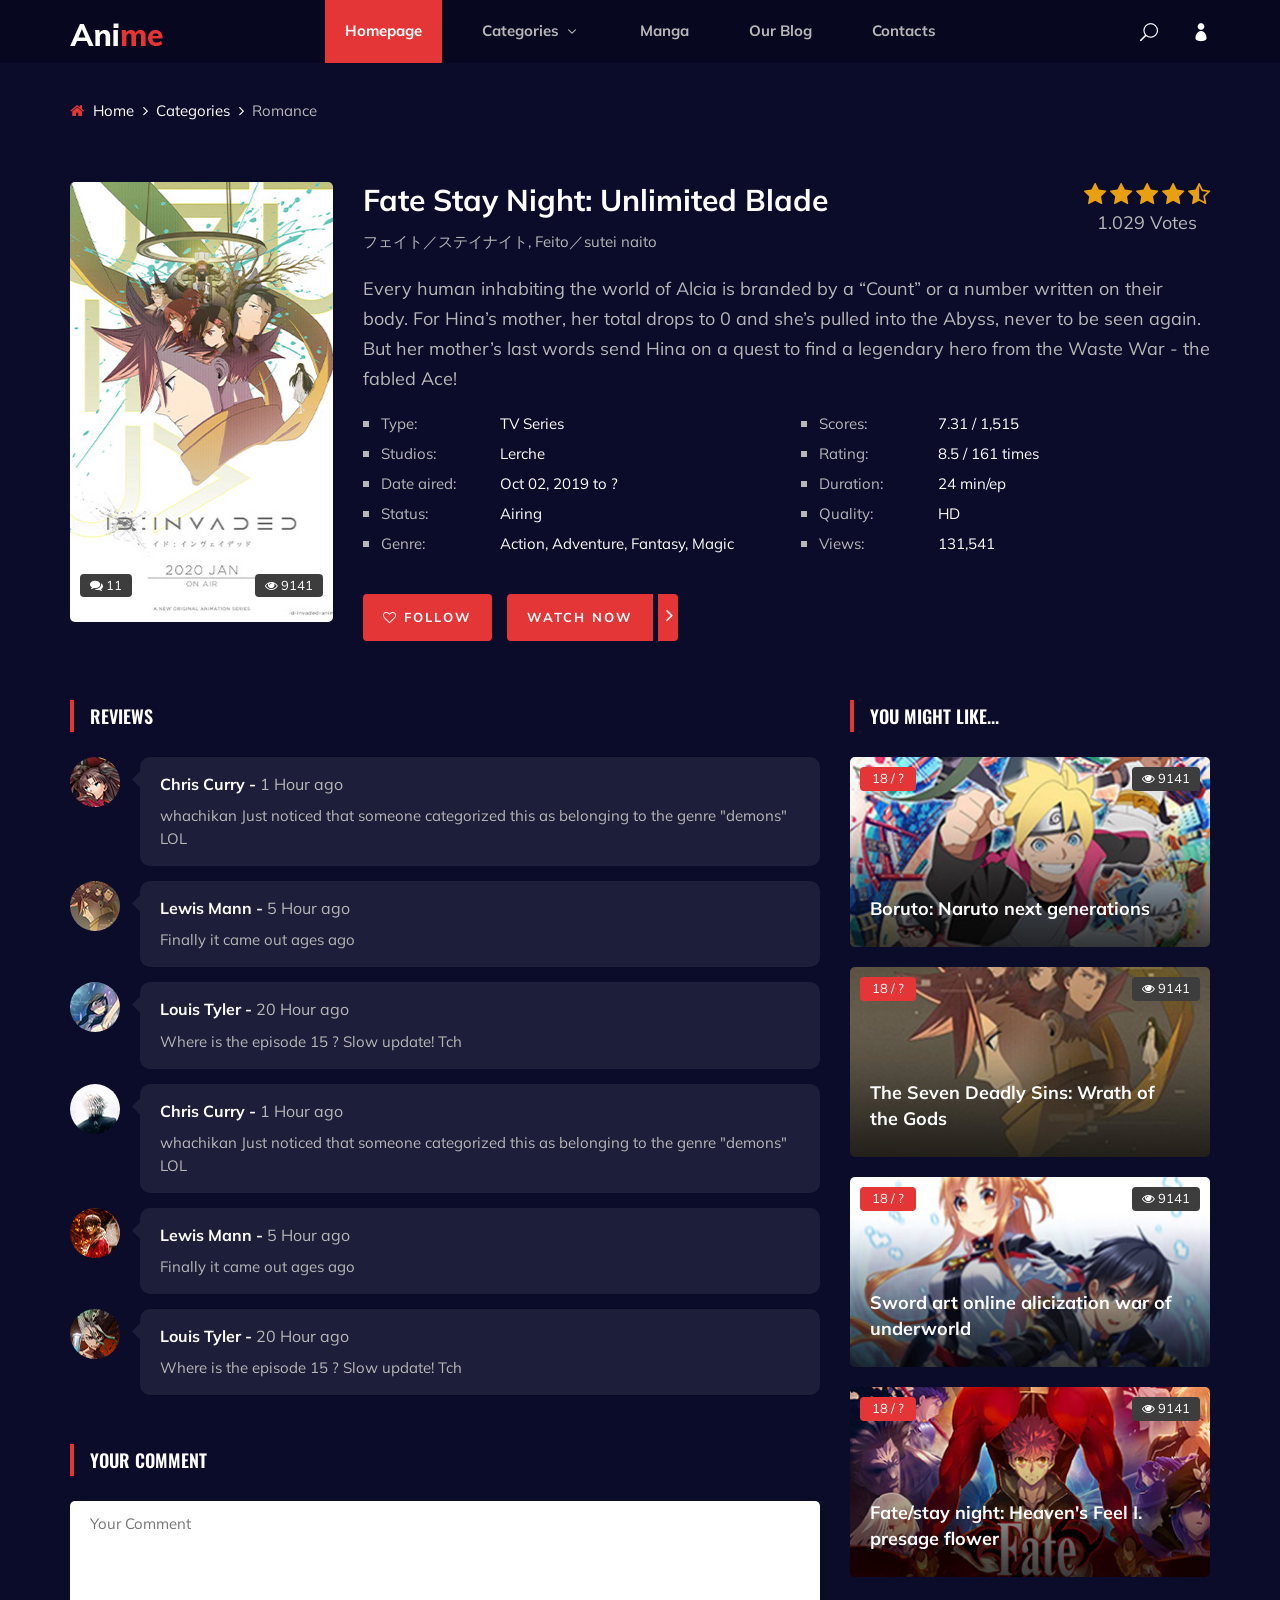
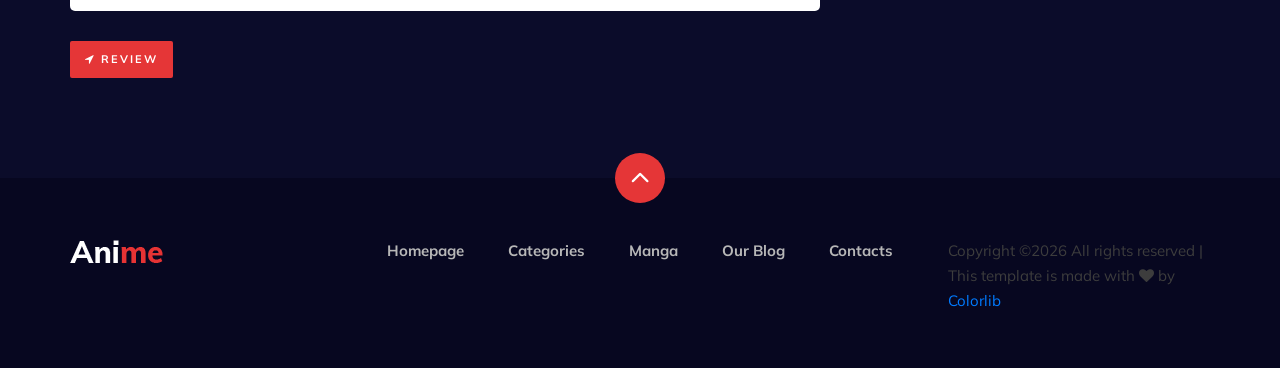
==== commit 033fbf6b: "Implementar sistema de gestión y lectura de manga con IndexedDB Co-authored-by: base44-builder[bot] " ====
--- a/anime-details.html
+++ b/anime-details.html
@@ -57,6 +57,7 @@
                                         <li><a href="./login.html">Login</a></li>
                                     </ul>
                                 </li>
+                                <li><a href="./manga.html">Manga</a></li>
                                 <li><a href="./blog.html">Our Blog</a></li>
                                 <li><a href="#">Contacts</a></li>
                             </ul>
@@ -275,6 +276,7 @@
                             <ul>
                                 <li class="active"><a href="./index.html">Homepage</a></li>
                                 <li><a href="./categories.html">Categories</a></li>
+                                <li><a href="./manga.html">Manga</a></li>
                                 <li><a href="./blog.html">Our Blog</a></li>
                                 <li><a href="#">Contacts</a></li>
                             </ul>
